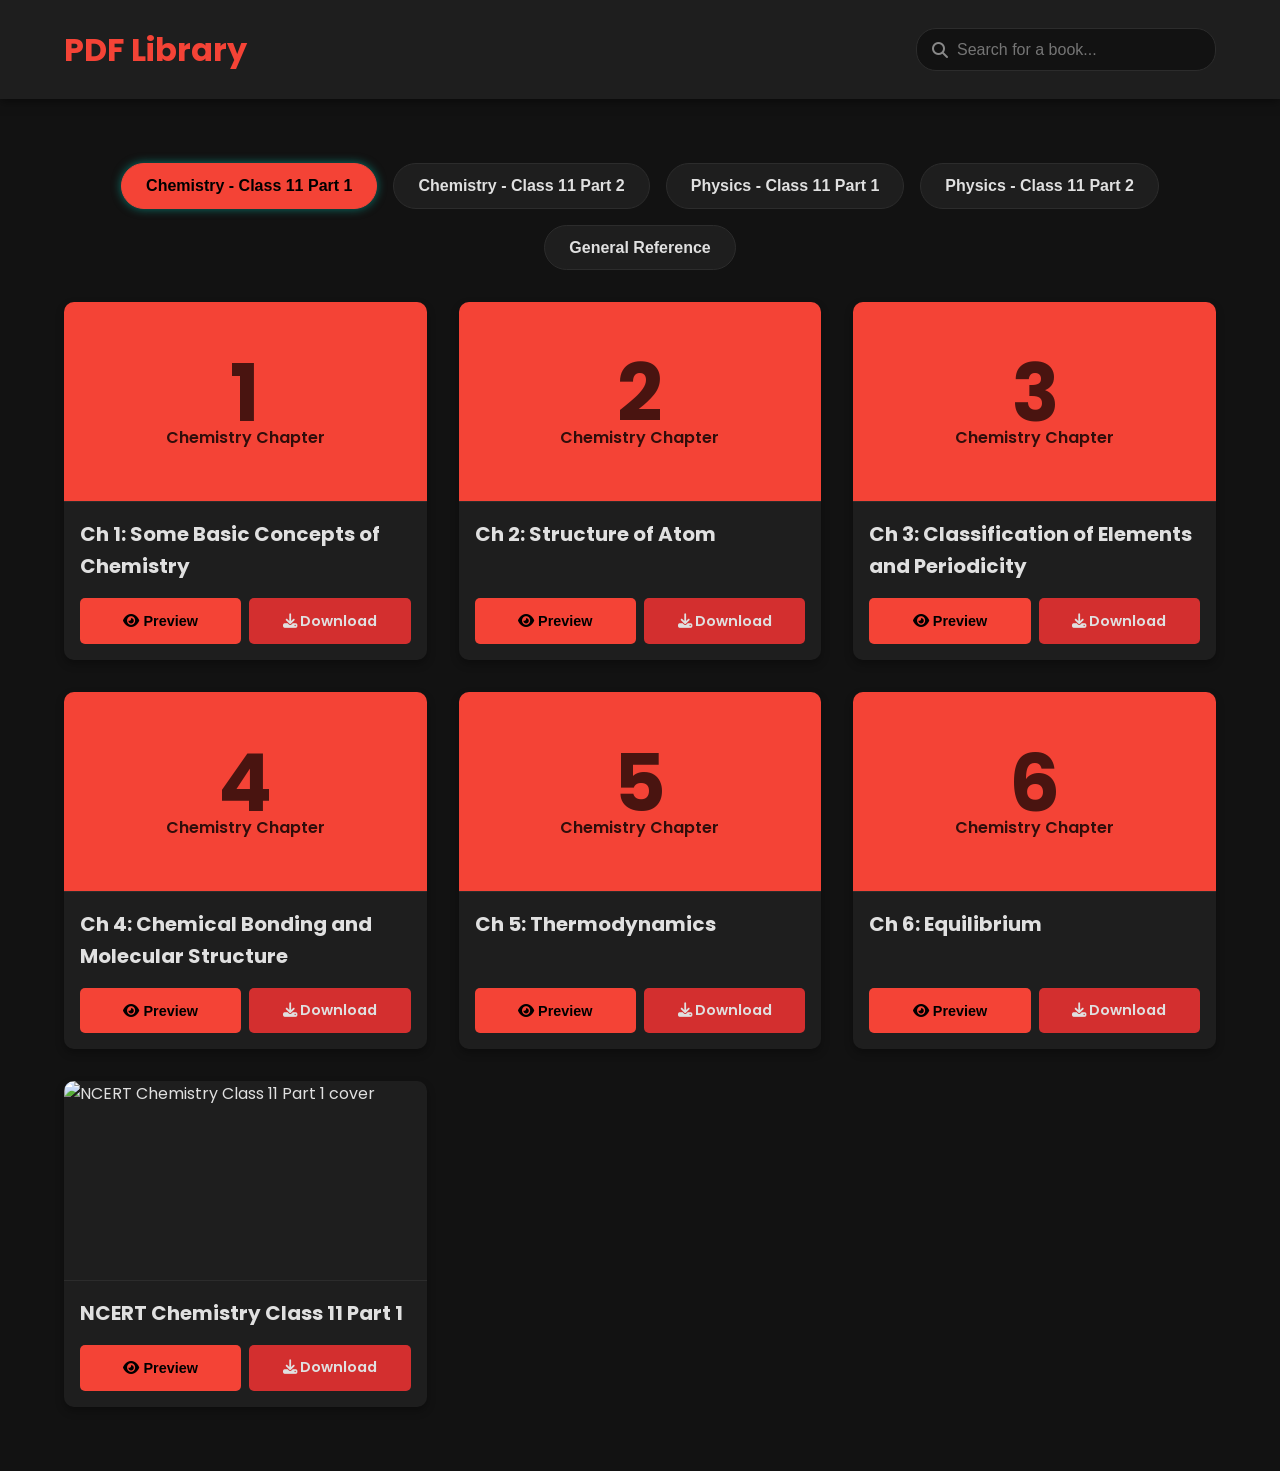
==== index.html @ c28c88ca "Initial Commit" ====
<!DOCTYPE html>
<html lang="en">
<head>
    <meta charset="UTF-8">
    <meta name="viewport" content="width=device-width, initial-scale=1.0">
    <meta name="theme-color" id="theme-color-meta" content="#03dac6">
    <title>My PDF Library</title>
    
    <!-- Link to our CSS file -->
    <link rel="stylesheet" href="style.css">
    
    <!-- Link to Google Fonts for a professional look -->
    <link rel="preconnect" href="https://fonts.googleapis.com">
    <link rel="preconnect" href="https://fonts.gstatic.com" crossorigin>
    <link href="https://fonts.googleapis.com/css2?family=Poppins:wght@400;600;700&display=swap" rel="stylesheet">
    
    <!-- Link to Font Awesome for icons -->
    <link rel="stylesheet" href="https://cdnjs.cloudflare.com/ajax/libs/font-awesome/6.2.0/css/all.min.css">
</head>
<body>

    <header>
        <div class="header-content">
            <h1>PDF Library</h1>
            <div class="search-container">
                <input type="text" id="searchInput" placeholder="Search for a book...">
                <i class="fas fa-search"></i>
            </div>
        </div>
    </header>

    <main>
        <div class="main-container">
            <!-- Tab buttons will be generated by JavaScript and inserted here -->
            <div id="tab-container" class="tab-container"></div>

            <!-- The grid for PDF cards. Its content will change based on the active tab. -->
            <div id="pdf-grid" class="grid-container"></div>
        </div>
    </main>

    <!-- The Modal (Pop-up for PDF Preview) -->
    <div id="pdf-modal" class="modal">
        <div class="modal-content">
            <h2 id="modal-title"></h2> 
            <span class="close-button">×</span>
            <iframe id="pdf-frame" src="" frameborder="0"></iframe>
        </div>
    </div>

    <!-- Link to our JavaScript file (at the end of the body for faster loading) -->
    <script src="script.js"></script>
</body>
</html>
---- style.css ----
/* --- Global Styles & Variables --- */
:root {
    --bg-color: #121212;
    --card-color: #1e1e1e;
    --text-color: #e0e0e0;
    --primary-color: #03dac6;
    --primary-variant-color: #018786;
    --border-color: #2c2c2c;
}

* {
    margin: 0;
    padding: 0;
    box-sizing: border-box;
}

body {
    font-family: 'Poppins', sans-serif;
    background-color: var(--bg-color);
    color: var(--text-color);
    line-height: 1.6;
}

/* --- Header & Search Bar --- */
header {
    background-color: var(--card-color);
    padding: 1.5rem 5%;
    box-shadow: 0 2px 10px rgba(0, 0, 0, 0.5);
    position: sticky;
    top: 0;
    z-index: 1000;
}

.header-content {
    display: flex;
    justify-content: space-between;
    align-items: center;
    max-width: 1200px;
    margin: 0 auto;
}

header h1 {
    font-size: 2rem;
    font-weight: 700;
    color: var(--primary-color);
    transition: color 0.4s ease; /* Add this line */
}

.search-container {
    position: relative;
}

#searchInput {
    padding: 0.7rem 1rem 0.7rem 2.5rem;
    border-radius: 20px;
    border: 1px solid var(--border-color);
    background-color: var(--bg-color);
    color: var(--text-color);
    width: 300px;
    font-size: 1rem;
    transition: all 0.3s ease;
}

#searchInput:focus {
    outline: none;
    box-shadow: 0 0 0 2px var(--primary-color);
}

.search-container i {
    position: absolute;
    left: 1rem;
    top: 50%;
    transform: translateY(-50%);
    color: #888;
}

/* --- PDF Grid & Cards --- */
main {
    padding: 2rem 5%;
}

.grid-container {
    display: grid;
    grid-template-columns: repeat(auto-fill, minmax(280px, 1fr));
    gap: 2rem;
    max-width: 1200px;
    margin: 0 auto;
}

.pdf-card {
    background-color: var(--card-color);
    border-radius: 10px;
    overflow: hidden;
    box-shadow: 0 4px 8px rgba(0, 0, 0, 0.3);
    display: flex;
    flex-direction: column;
    transition: transform 0.3s ease, box-shadow 0.3s ease;
}

.pdf-card:hover {
    transform: translateY(-10px);
    box-shadow: 0 12px 24px rgba(0, 0, 0, 0.5);
}

.pdf-card .cover-image {
    width: 100%;
    height: 200px;
    object-fit: cover;
    border-bottom: 1px solid var(--border-color);
}

.card-content {
    padding: 1rem;
    display: flex;
    flex-direction: column;
    flex-grow: 1; /* Makes content fill the space */
}

.card-content h3 {
    font-size: 1.25rem;
    margin-bottom: 1rem;
    flex-grow: 1; /* Pushes buttons to the bottom */
}

.card-buttons {
    display: flex;
    gap: 0.5rem;
}

.card-buttons button, .card-buttons a {
    flex: 1;
    padding: 0.7rem;
    border: none;
    border-radius: 5px;
    cursor: pointer;
    font-size: 0.9rem;
    font-weight: 600;
    text-align: center;
    text-decoration: none;
    transition: background-color 0.3s ease;
}

.preview-btn {
    background-color: var(--primary-color);
    color: #000;
    transition: background-color 0.4s ease; /* Update this line */
}

.preview-btn:hover {
    background-color: #2cfcd9;
}

.download-btn {
    background-color: var(--primary-variant-color);
    color: var(--text-color);
    transition: background-color 0.4s ease; /* Update this line */
}

.download-btn:hover {
    background-color: #02a9a7;
}

/* --- PDF Preview Modal --- */
.modal {
    display: none; /* Hidden by default */
    position: fixed;
    z-index: 2000;
    left: 0;
    top: 0;
    width: 100%;
    height: 100%;
    overflow: auto;
    background-color: rgba(0, 0, 0, 0.9);
}

.modal-content {
    background-color: #fefefe;
    margin: 5% auto;
    position: relative;
    width: 90%;
    height: 90%;
    display: flex;
    flex-direction: column;
}

#pdf-frame {
    flex-grow: 1;
    border: none;
}

.close-button {
    color: #fff;
    position: absolute;
    top: -40px;
    right: 0;
    font-size: 40px;
    font-weight: bold;
    cursor: pointer;
}

.close-button:hover,
.close-button:focus {
    color: var(--primary-color);
    text-decoration: none;
}

/* --- Add this to the bottom of style.css --- */

/* Title for the modal */
#modal-title {
    padding: 1rem 1.5rem;
    background-color: var(--card-color);
    color: var(--primary-color);
    font-size: 1.2rem;
    text-align: center;
    border-bottom: 1px solid var(--border-color);
}

/* Card Animation */
.pdf-card {
    /* Add this property to your existing .pdf-card rule */
    animation: fadeInUp 0.5s ease-in-out forwards;
    opacity: 0; /* Start as invisible */
}

/* Keyframe animation for the cards */
@keyframes fadeInUp {
    from {
        transform: translateY(20px);
        opacity: 0;
    }
    to {
        transform: translateY(0);
        opacity: 1;
    }
}

/* --- Add this to the bottom of style.css --- */

/* --- Category Styles --- */
.category-section {
    max-width: 1200px;
    margin: 0 auto 3rem auto; /* Add space between categories */
}

.category-title {
    font-size: 1.8rem;
    font-weight: 700;
    color: var(--primary-color);
    margin-bottom: 1.5rem;
    padding-bottom: 0.5rem;
    border-bottom: 2px solid var(--border-color);
}

/* Ensure grid container inside a category has correct margins */
.category-section .grid-container {
    padding: 0; /* Remove padding from grid if category section has it */
}

/* --- Add this to the bottom of style.css --- */

/* --- Main Container & Tab Styles --- */
.main-container {
    max-width: 1200px;
    margin: 0 auto;
    padding: 2rem 0;
}

.tab-container {
    display: flex;
    justify-content: center;
    gap: 1rem;
    margin-bottom: 2rem;
    flex-wrap: wrap; /* Allows tabs to wrap on smaller screens */
}

.tab-button {
    padding: 0.8rem 1.5rem;
    font-size: 1rem;
    font-weight: 600;
    color: var(--text-color);
    background-color: var(--card-color);
    border: 1px solid var(--border-color);
    border-radius: 25px;
    cursor: pointer;
    transition: all 0.3s ease;
}

.tab-button:hover {
    background-color: #2a2a2a;
    border-color: var(--primary-color);
}

.tab-button.active {
    background-color: var(--primary-color);
    color: #000;
    border-color: var(--primary-color);
    box-shadow: 0 0 10px rgba(3, 218, 198, 0.5);
}

/* For Search Results */
.search-results-title {
    font-size: 1.8rem;
    font-weight: 700;
    color: var(--primary-color);
    margin-bottom: 1.5rem;
    text-align: center;
    transition: color 0.4s ease;
}

/* --- Add this to the bottom of style.css --- */

/* --- Chapter Card (No Image) Styles --- */
.card-header-no-image {
    height: 200px; /* Same height as image to keep grid aligned */
    background-color: var(--primary-color);
    border-bottom: 1px solid var(--border-color);
    display: flex;
    flex-direction: column;
    align-items: center;
    justify-content: center;
    text-align: center;
    padding: 1rem;
    position: relative;
    overflow: hidden;
    transition: background-color 0.4s ease; /* For smooth theme changes */
}

.chapter-number {
    font-size: 5rem;
    font-weight: 700;
    color: rgba(0, 0, 0, 0.7); /* Dark text to contrast with theme color */
    line-height: 1;
}

.chapter-subject {
    font-size: 1rem;
    font-weight: 600;
    color: rgba(0, 0, 0, 0.8);
    margin-top: -0.5rem;
}
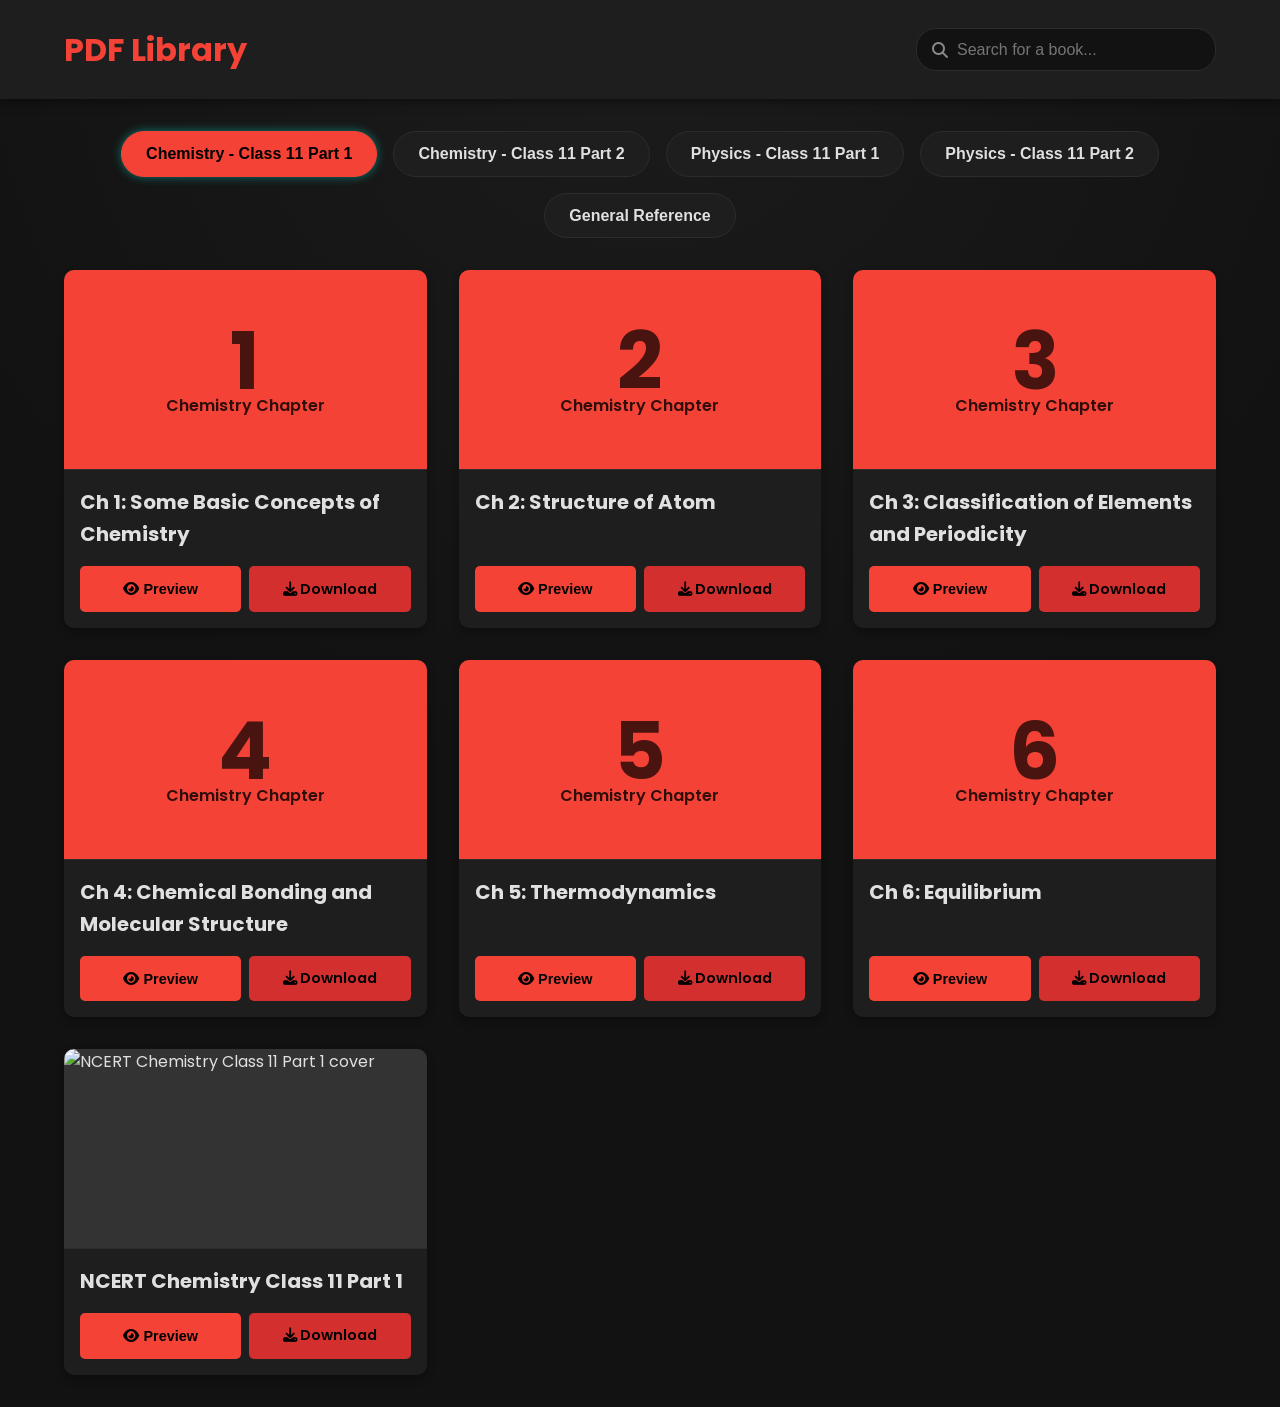
==== commit 9dac6921: "Improved" ====
--- a/index.html
+++ b/index.html
@@ -6,16 +6,25 @@
     <meta name="theme-color" id="theme-color-meta" content="#03dac6">
     <title>My PDF Library</title>
     
-    <!-- Link to our CSS file -->
-    <link rel="stylesheet" href="style.css">
+    <link rel="icon" type="image/png" href="online-library.png">
     
-    <!-- Link to Google Fonts for a professional look -->
+    <!-- PERFORMANCE: Preconnect to external domains to speed up DNS lookup & connection -->
     <link rel="preconnect" href="https://fonts.googleapis.com">
     <link rel="preconnect" href="https://fonts.gstatic.com" crossorigin>
-    <link href="https://fonts.googleapis.com/css2?family=Poppins:wght@400;600;700&display=swap" rel="stylesheet">
+    <link rel="preconnect" href="https://cdnjs.cloudflare.com">
+
+    <!-- PERFORMANCE: Load external CSS asynchronously to prevent render-blocking -->
+    <link rel="preload" href="https://fonts.googleapis.com/css2?family=Poppins:wght@400;600;700&display=swap" as="style" onload="this.onload=null;this.rel='stylesheet'">
+    <link rel="preload" href="https://cdnjs.cloudflare.com/ajax/libs/font-awesome/6.2.0/css/all.min.css" as="style" onload="this.onload=null;this.rel='stylesheet'">
     
-    <!-- Link to Font Awesome for icons -->
-    <link rel="stylesheet" href="https://cdnjs.cloudflare.com/ajax/libs/font-awesome/6.2.0/css/all.min.css">
+    <!-- Fallback for browsers without JavaScript or good async support -->
+    <noscript>
+      <link rel="stylesheet" href="https://fonts.googleapis.com/css2?family=Poppins:wght@400;600;700&display=swap">
+      <link rel="stylesheet" href="https://cdnjs.cloudflare.com/ajax/libs/font-awesome/6.2.0/css/all.min.css">
+    </noscript>
+
+    <!-- Our main stylesheet is small and critical, so we load it directly -->
+    <link rel="stylesheet" href="style.css">
 </head>
 <body>
 
@@ -31,10 +40,9 @@
 
     <main>
         <div class="main-container">
-            <!-- Tab buttons will be generated by JavaScript and inserted here -->
             <div id="tab-container" class="tab-container"></div>
-
-            <!-- The grid for PDF cards. Its content will change based on the active tab. -->
+            <!-- ACCESSIBILITY FIX: Add a visually hidden h2 for screen readers and semantic structure -->
+            <h2 id="current-category-title" class="visually-hidden"></h2>
             <div id="pdf-grid" class="grid-container"></div>
         </div>
     </main>
@@ -42,13 +50,18 @@
     <!-- The Modal (Pop-up for PDF Preview) -->
     <div id="pdf-modal" class="modal">
         <div class="modal-content">
-            <h2 id="modal-title"></h2> 
+            <h2 id="modal-title"></h2>
             <span class="close-button">×</span>
+            <!-- UX FIX: Add a loading spinner for large PDFs -->
+            <div class="loader-container" id="pdf-loader">
+                <div class="loader"></div>
+                <p>Loading PDF...</p>
+            </div>
             <iframe id="pdf-frame" src="" frameborder="0"></iframe>
         </div>
     </div>
 
-    <!-- Link to our JavaScript file (at the end of the body for faster loading) -->
-    <script src="script.js"></script>
+    <!-- PERFORMANCE: Use 'defer' to ensure script runs after HTML parsing without blocking -->
+    <script src="script.js" defer></script>
 </body>
 </html>
--- a/style.css
+++ b/style.css
@@ -16,9 +16,24 @@
 
 body {
     font-family: 'Poppins', sans-serif;
-    background-color: var(--bg-color);
     color: var(--text-color);
     line-height: 1.6;
+    /* AESTHETIC POLISH: Add a subtle gradient */
+    background: #121212 radial-gradient(circle at 50% 0%, rgba(30, 30, 30, 0.8) 0%, rgba(18, 18, 18, 0) 70%);
+    background-attachment: fixed;
+}
+
+/* --- Accessibility Helper --- */
+.visually-hidden {
+    position: absolute;
+    width: 1px;
+    height: 1px;
+    padding: 0;
+    margin: -1px;
+    overflow: hidden;
+    clip: rect(0, 0, 0, 0);
+    white-space: nowrap;
+    border: 0;
 }
 
 /* --- Header & Search Bar --- */
@@ -43,7 +58,7 @@
     font-size: 2rem;
     font-weight: 700;
     color: var(--primary-color);
-    transition: color 0.4s ease; /* Add this line */
+    transition: color 0.4s ease;
 }
 
 .search-container {
@@ -74,17 +89,53 @@
     color: #888;
 }
 
-/* --- PDF Grid & Cards --- */
+/* --- Main Content & Tab Styles --- */
 main {
     padding: 2rem 5%;
 }
 
+.main-container {
+    max-width: 1200px;
+    margin: 0 auto;
+}
+
+.tab-container {
+    display: flex;
+    justify-content: center;
+    gap: 1rem;
+    margin-bottom: 2rem;
+    flex-wrap: wrap;
+}
+
+.tab-button {
+    padding: 0.8rem 1.5rem;
+    font-size: 1rem;
+    font-weight: 600;
+    color: var(--text-color);
+    background-color: var(--card-color);
+    border: 1px solid var(--border-color);
+    border-radius: 25px;
+    cursor: pointer;
+    transition: all 0.3s ease;
+}
+
+.tab-button:hover {
+    background-color: #2a2a2a;
+    border-color: var(--primary-color);
+}
+
+.tab-button.active {
+    background-color: var(--primary-color);
+    color: #000;
+    border-color: var(--primary-color);
+    box-shadow: 0 0 10px rgba(3, 218, 198, 0.5);
+}
+
+/* --- PDF Grid & Cards --- */
 .grid-container {
     display: grid;
     grid-template-columns: repeat(auto-fill, minmax(280px, 1fr));
     gap: 2rem;
-    max-width: 1200px;
-    margin: 0 auto;
 }
 
 .pdf-card {
@@ -95,6 +146,8 @@
     display: flex;
     flex-direction: column;
     transition: transform 0.3s ease, box-shadow 0.3s ease;
+    animation: fadeInUp 0.5s ease-in-out forwards;
+    opacity: 0;
 }
 
 .pdf-card:hover {
@@ -107,19 +160,20 @@
     height: 200px;
     object-fit: cover;
     border-bottom: 1px solid var(--border-color);
+    background-color: #333; /* Placeholder color */
 }
 
 .card-content {
     padding: 1rem;
     display: flex;
     flex-direction: column;
-    flex-grow: 1; /* Makes content fill the space */
+    flex-grow: 1;
 }
 
 .card-content h3 {
     font-size: 1.25rem;
     margin-bottom: 1rem;
-    flex-grow: 1; /* Pushes buttons to the bottom */
+    flex-grow: 1;
 }
 
 .card-buttons {
@@ -137,93 +191,145 @@
     font-weight: 600;
     text-align: center;
     text-decoration: none;
-    transition: background-color 0.3s ease;
+    transition: background-color 0.3s ease, filter 0.3s ease;
 }
 
 .preview-btn {
     background-color: var(--primary-color);
     color: #000;
-    transition: background-color 0.4s ease; /* Update this line */
+    transition: background-color 0.4s ease;
 }
 
 .preview-btn:hover {
-    background-color: #2cfcd9;
+    filter: brightness(1.1);
 }
 
 .download-btn {
     background-color: var(--primary-variant-color);
-    color: var(--text-color);
-    transition: background-color 0.4s ease; /* Update this line */
+    /* ACCESSIBILITY FIX: Use black text for high contrast on all themes */
+    color: #000;
+    font-weight: 700;
+    transition: background-color 0.4s ease;
 }
 
 .download-btn:hover {
-    background-color: #02a9a7;
+    filter: brightness(1.2);
+}
+
+/* --- Chapter Card (No Image) Styles --- */
+.card-header-no-image {
+    height: 200px;
+    background-color: var(--primary-color);
+    border-bottom: 1px solid var(--border-color);
+    display: flex;
+    flex-direction: column;
+    align-items: center;
+    justify-content: center;
+    text-align: center;
+    padding: 1rem;
+    position: relative;
+    overflow: hidden;
+    transition: background-color 0.4s ease;
+}
+
+.chapter-number {
+    font-size: 5rem;
+    font-weight: 700;
+    color: rgba(0, 0, 0, 0.7);
+    line-height: 1;
+}
+
+.chapter-subject {
+    font-size: 1rem;
+    font-weight: 600;
+    color: rgba(0, 0, 0, 0.8);
+    margin-top: -0.5rem;
 }
 
 /* --- PDF Preview Modal --- */
 .modal {
-    display: none; /* Hidden by default */
+    display: none;
     position: fixed;
     z-index: 2000;
     left: 0;
     top: 0;
     width: 100%;
     height: 100%;
-    overflow: auto;
     background-color: rgba(0, 0, 0, 0.9);
 }
 
 .modal-content {
-    background-color: #fefefe;
+    background-color: var(--card-color);
     margin: 5% auto;
     position: relative;
     width: 90%;
     height: 90%;
     display: flex;
     flex-direction: column;
-}
-
-#pdf-frame {
-    flex-grow: 1;
-    border: none;
-}
-
-.close-button {
-    color: #fff;
-    position: absolute;
-    top: -40px;
-    right: 0;
-    font-size: 40px;
-    font-weight: bold;
-    cursor: pointer;
-}
-
-.close-button:hover,
-.close-button:focus {
-    color: var(--primary-color);
-    text-decoration: none;
-}
-
-/* --- Add this to the bottom of style.css --- */
-
-/* Title for the modal */
+    border-radius: 10px;
+    overflow: hidden;
+}
+
 #modal-title {
     padding: 1rem 1.5rem;
-    background-color: var(--card-color);
+    background-color: var(--bg-color);
     color: var(--primary-color);
     font-size: 1.2rem;
     text-align: center;
     border-bottom: 1px solid var(--border-color);
-}
-
-/* Card Animation */
-.pdf-card {
-    /* Add this property to your existing .pdf-card rule */
-    animation: fadeInUp 0.5s ease-in-out forwards;
-    opacity: 0; /* Start as invisible */
-}
-
-/* Keyframe animation for the cards */
+    flex-shrink: 0;
+}
+
+#pdf-frame {
+    flex-grow: 1;
+    border: none;
+    visibility: hidden; /* Hidden until loaded */
+}
+
+.close-button {
+    color: #fff;
+    position: absolute;
+    top: 0.5rem;
+    right: 1.25rem;
+    font-size: 2.5rem;
+    font-weight: bold;
+    cursor: pointer;
+    z-index: 2010;
+    transition: color 0.3s ease;
+}
+
+.close-button:hover,
+.close-button:focus {
+    color: var(--primary-color);
+}
+
+/* --- UX FIX: PDF Loader Styles --- */
+.loader-container {
+    position: absolute;
+    top: 50%;
+    left: 50%;
+    transform: translate(-50%, -50%);
+    display: none; /* Hidden by default */
+    flex-direction: column;
+    align-items: center;
+    gap: 1rem;
+    color: var(--text-color);
+}
+.loader {
+    border: 8px solid #333;
+    border-top: 8px solid var(--primary-color);
+    border-radius: 50%;
+    width: 60px;
+    height: 60px;
+    animation: spin 1s linear infinite;
+    transition: border-top-color 0.4s ease;
+}
+
+/* --- Animations --- */
+@keyframes spin {
+    0% { transform: rotate(0deg); }
+    100% { transform: rotate(360deg); }
+}
 @keyframes fadeInUp {
     from {
         transform: translateY(20px);
@@ -235,107 +341,38 @@
     }
 }
 
-/* --- Add this to the bottom of style.css --- */
-
-/* --- Category Styles --- */
-.category-section {
-    max-width: 1200px;
-    margin: 0 auto 3rem auto; /* Add space between categories */
-}
-
-.category-title {
-    font-size: 1.8rem;
-    font-weight: 700;
-    color: var(--primary-color);
-    margin-bottom: 1.5rem;
-    padding-bottom: 0.5rem;
-    border-bottom: 2px solid var(--border-color);
-}
-
-/* Ensure grid container inside a category has correct margins */
-.category-section .grid-container {
-    padding: 0; /* Remove padding from grid if category section has it */
-}
-
-/* --- Add this to the bottom of style.css --- */
-
-/* --- Main Container & Tab Styles --- */
-.main-container {
-    max-width: 1200px;
-    margin: 0 auto;
-    padding: 2rem 0;
-}
-
-.tab-container {
-    display: flex;
-    justify-content: center;
-    gap: 1rem;
-    margin-bottom: 2rem;
-    flex-wrap: wrap; /* Allows tabs to wrap on smaller screens */
-}
-
-.tab-button {
-    padding: 0.8rem 1.5rem;
-    font-size: 1rem;
-    font-weight: 600;
-    color: var(--text-color);
-    background-color: var(--card-color);
-    border: 1px solid var(--border-color);
-    border-radius: 25px;
-    cursor: pointer;
-    transition: all 0.3s ease;
-}
-
-.tab-button:hover {
-    background-color: #2a2a2a;
-    border-color: var(--primary-color);
-}
-
-.tab-button.active {
-    background-color: var(--primary-color);
-    color: #000;
-    border-color: var(--primary-color);
-    box-shadow: 0 0 10px rgba(3, 218, 198, 0.5);
-}
-
-/* For Search Results */
-.search-results-title {
-    font-size: 1.8rem;
-    font-weight: 700;
-    color: var(--primary-color);
-    margin-bottom: 1.5rem;
-    text-align: center;
-    transition: color 0.4s ease;
-}
-
-/* --- Add this to the bottom of style.css --- */
-
-/* --- Chapter Card (No Image) Styles --- */
-.card-header-no-image {
-    height: 200px; /* Same height as image to keep grid aligned */
-    background-color: var(--primary-color);
-    border-bottom: 1px solid var(--border-color);
-    display: flex;
-    flex-direction: column;
-    align-items: center;
-    justify-content: center;
-    text-align: center;
-    padding: 1rem;
-    position: relative;
-    overflow: hidden;
-    transition: background-color 0.4s ease; /* For smooth theme changes */
-}
-
-.chapter-number {
-    font-size: 5rem;
-    font-weight: 700;
-    color: rgba(0, 0, 0, 0.7); /* Dark text to contrast with theme color */
-    line-height: 1;
-}
-
-.chapter-subject {
-    font-size: 1rem;
-    font-weight: 600;
-    color: rgba(0, 0, 0, 0.8);
-    margin-top: -0.5rem;
+/* --- Responsiveness --- */
+@media (max-width: 768px) {
+    header {
+        padding: 1rem 5%;
+    }
+    .header-content {
+        flex-direction: column;
+        gap: 1rem;
+    }
+    .grid-container {
+        grid-template-columns: repeat(auto-fill, minmax(250px, 1fr));
+    }
+    .tab-button {
+        padding: 0.6rem 1.2rem;
+        font-size: 0.9rem;
+    }
+}
+
+@media (max-width: 480px) {
+    body {
+        font-size: 14px;
+    }
+    header h1 {
+        font-size: 1.5rem;
+    }
+    #searchInput {
+        width: 100%;
+    }
+    .main-container, main {
+        padding: 1rem 5%;
+    }
+    .grid-container {
+        gap: 1rem;
+    }
 }
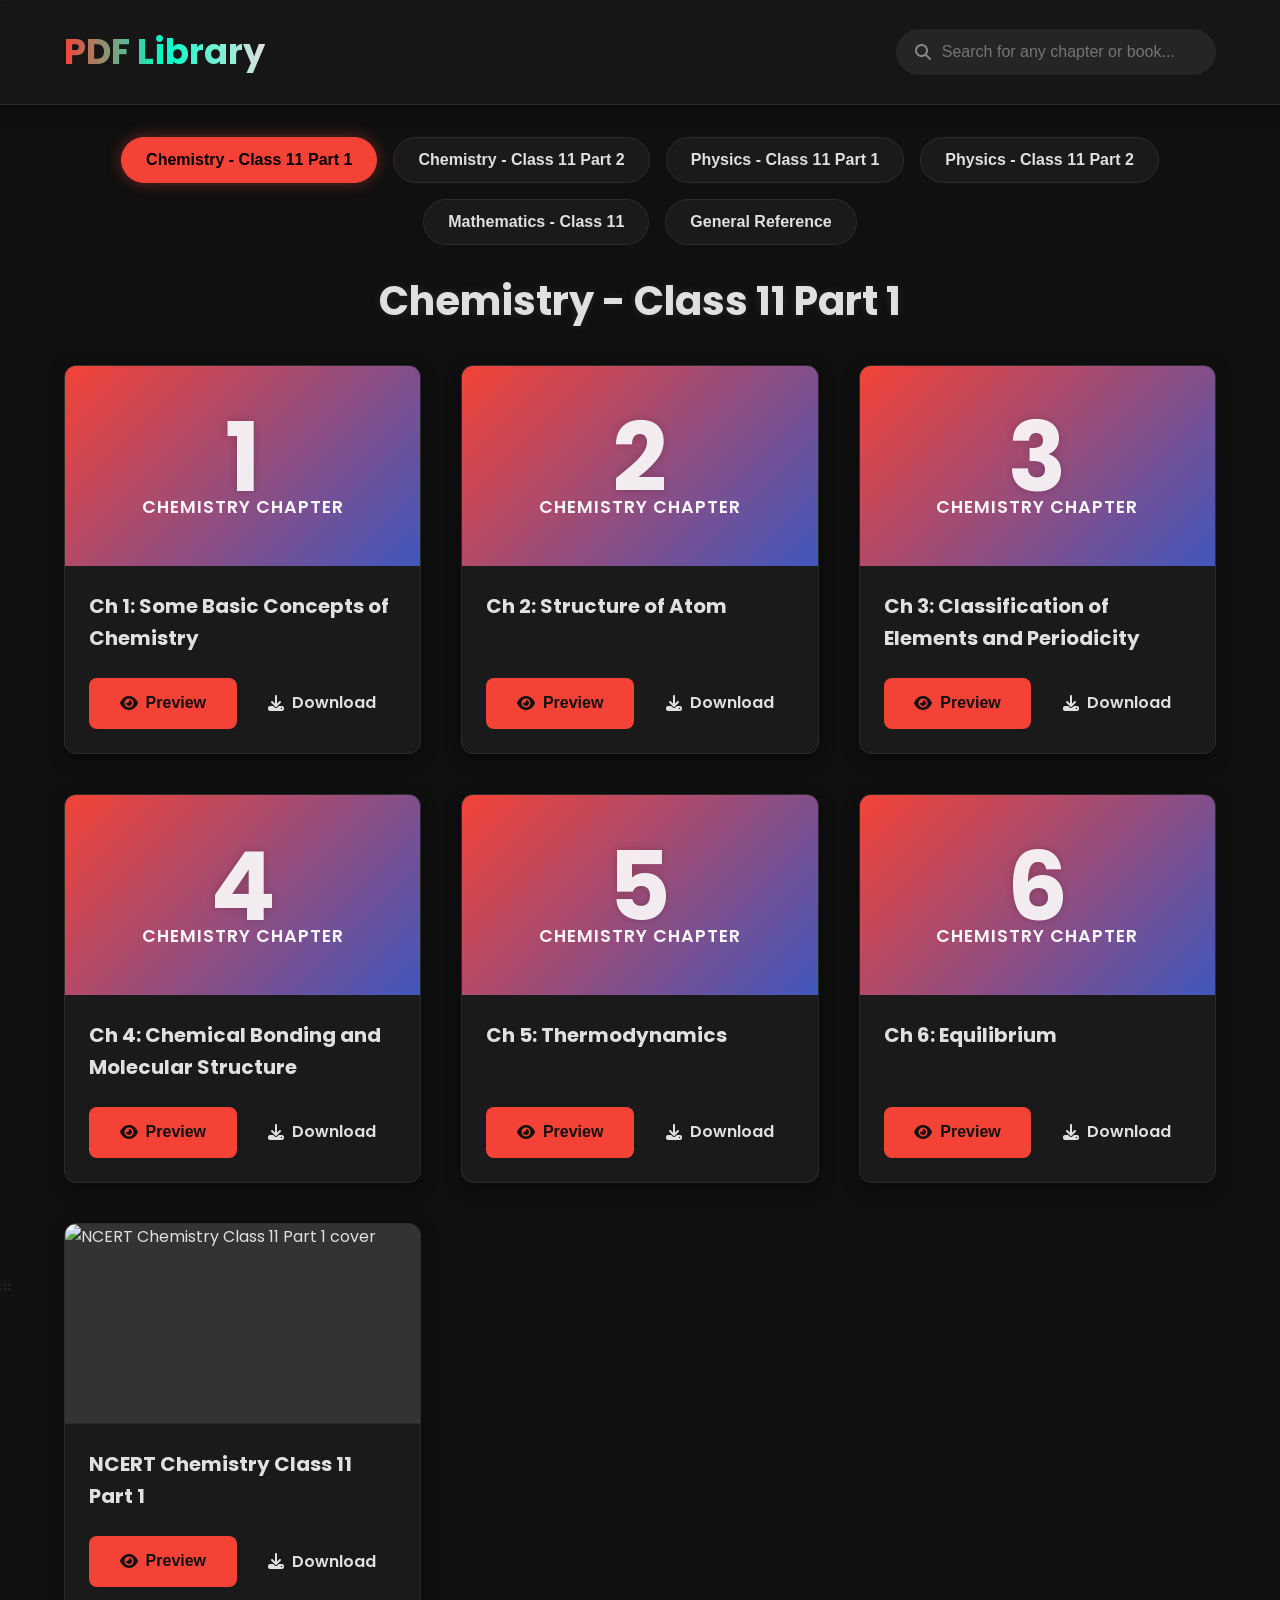
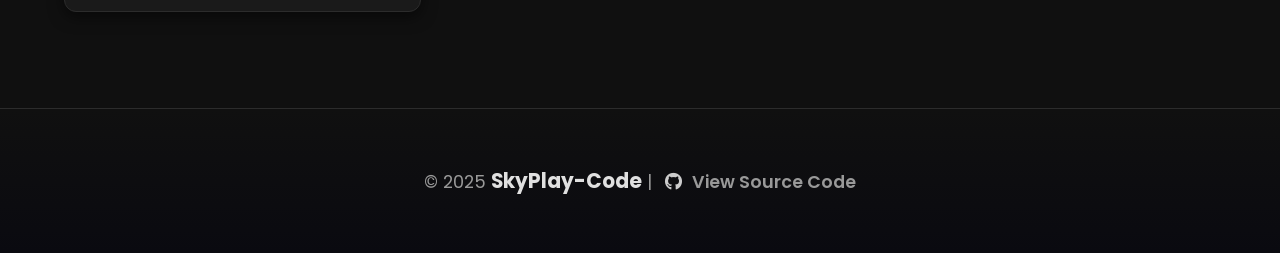
==== commit 0f4b0db7: "Added math, added footer" ====
--- a/index.html
+++ b/index.html
@@ -8,22 +8,20 @@
     
     <link rel="icon" type="image/png" href="online-library.png">
     
-    <!-- PERFORMANCE: Preconnect to external domains to speed up DNS lookup & connection -->
+    <!-- PERFORMANCE: Preconnect -->
     <link rel="preconnect" href="https://fonts.googleapis.com">
     <link rel="preconnect" href="https://fonts.gstatic.com" crossorigin>
     <link rel="preconnect" href="https://cdnjs.cloudflare.com">
 
-    <!-- PERFORMANCE: Load external CSS asynchronously to prevent render-blocking -->
+    <!-- PERFORMANCE: Async CSS Loading -->
     <link rel="preload" href="https://fonts.googleapis.com/css2?family=Poppins:wght@400;600;700&display=swap" as="style" onload="this.onload=null;this.rel='stylesheet'">
     <link rel="preload" href="https://cdnjs.cloudflare.com/ajax/libs/font-awesome/6.2.0/css/all.min.css" as="style" onload="this.onload=null;this.rel='stylesheet'">
     
-    <!-- Fallback for browsers without JavaScript or good async support -->
     <noscript>
       <link rel="stylesheet" href="https://fonts.googleapis.com/css2?family=Poppins:wght@400;600;700&display=swap">
       <link rel="stylesheet" href="https://cdnjs.cloudflare.com/ajax/libs/font-awesome/6.2.0/css/all.min.css">
     </noscript>
 
-    <!-- Our main stylesheet is small and critical, so we load it directly -->
     <link rel="stylesheet" href="style.css">
 </head>
 <body>
@@ -32,7 +30,7 @@
         <div class="header-content">
             <h1>PDF Library</h1>
             <div class="search-container">
-                <input type="text" id="searchInput" placeholder="Search for a book...">
+                <input type="text" id="searchInput" placeholder="Search for any chapter or book...">
                 <i class="fas fa-search"></i>
             </div>
         </div>
@@ -41,27 +39,52 @@
     <main>
         <div class="main-container">
             <div id="tab-container" class="tab-container"></div>
-            <!-- ACCESSIBILITY FIX: Add a visually hidden h2 for screen readers and semantic structure -->
-            <h2 id="current-category-title" class="visually-hidden"></h2>
-            <div id="pdf-grid" class="grid-container"></div>
+            <h2 id="current-category-title" class="category-title"></h2>
+            
+            <!-- NEW: Skeleton Loader for improved perceived performance -->
+            <div id="grid-loader" class="grid-container">
+                <div class="skeleton-card"></div>
+                <div class="skeleton-card"></div>
+                <div class="skeleton-card"></div>
+                <div class="skeleton-card"></div>
+                <div class="skeleton-card"></div>
+                <div class="skeleton-card"></div>
+            </div>
+
+            <div id="pdf-grid" class="grid-container" style="display: none;"></div>
         </div>
     </main>
 
-    <!-- The Modal (Pop-up for PDF Preview) -->
+    <!-- The Modal -->
     <div id="pdf-modal" class="modal">
         <div class="modal-content">
-            <h2 id="modal-title"></h2>
-            <span class="close-button">×</span>
-            <!-- UX FIX: Add a loading spinner for large PDFs -->
+            <div class="modal-header">
+                <h2 id="modal-title"></h2>
+                <!-- NEW: Direct download link inside the modal -->
+                <a id="modal-download-link" href="#" download class="modal-download-btn">
+                    <i class="fas fa-download"></i> Download
+                </a>
+                <span class="close-button">×</span>
+            </div>
             <div class="loader-container" id="pdf-loader">
                 <div class="loader"></div>
-                <p>Loading PDF...</p>
+                <p>Loading Preview...</p>
             </div>
             <iframe id="pdf-frame" src="" frameborder="0"></iframe>
         </div>
     </div>
 
-    <!-- PERFORMANCE: Use 'defer' to ensure script runs after HTML parsing without blocking -->
+    <!-- ======================= FOOTER START ======================= -->
+    <footer>
+        <p>
+            © 2025 <span class="footer-name">SkyPlay-Code</span> | 
+            <a href="https://github.com/SkyPlay-Code/pdf-library" target="_blank" rel="noopener noreferrer">
+                <i class="fab fa-github"></i> View Source Code
+            </a>
+        </p>
+    </footer>
+    <!-- ======================= FOOTER END ========================= -->
+
     <script src="script.js" defer></script>
 </body>
 </html>
--- a/style.css
+++ b/style.css
@@ -1,11 +1,13 @@
 /* --- Global Styles & Variables --- */
 :root {
-    --bg-color: #121212;
-    --card-color: #1e1e1e;
+    --bg-color: #101010;
+    --card-color: #1a1a1a;
     --text-color: #e0e0e0;
     --primary-color: #03dac6;
     --primary-variant-color: #018786;
     --border-color: #2c2c2c;
+    --shadow-color: rgba(0, 0, 0, 0.5);
+    --glow-color: rgba(3, 218, 198, 0.4);
 }
 
 * {
@@ -17,30 +19,19 @@
 body {
     font-family: 'Poppins', sans-serif;
     color: var(--text-color);
+    background-color: var(--bg-color);
+    background-image: url('data:image/svg+xml,<svg xmlns="http://www.w3.org/2000/svg" viewBox="0 0 800 800"><g fill-opacity=".05" fill="white"><circle r="1" cx="400" cy="400"/><path d="M-1-1v2h2V-1zm3 0v2h2V-1zm3 0v2h2V-1zM-1 2v2h2V2zm3 0v2h2V2zm3 0v2h2V2zM-1 5v2h2V5zm3 0v2h2V5zm3 0v2h2V5z"/></g></svg>');
     line-height: 1.6;
-    /* AESTHETIC POLISH: Add a subtle gradient */
-    background: #121212 radial-gradient(circle at 50% 0%, rgba(30, 30, 30, 0.8) 0%, rgba(18, 18, 18, 0) 70%);
-    background-attachment: fixed;
-}
-
-/* --- Accessibility Helper --- */
-.visually-hidden {
-    position: absolute;
-    width: 1px;
-    height: 1px;
-    padding: 0;
-    margin: -1px;
-    overflow: hidden;
-    clip: rect(0, 0, 0, 0);
-    white-space: nowrap;
-    border: 0;
-}
-
-/* --- Header & Search Bar --- */
+}
+
+/* --- Header "Frosted Glass" effect --- */
 header {
-    background-color: var(--card-color);
+    background-color: rgba(26, 26, 26, 0.7);
+    backdrop-filter: blur(10px);
+    -webkit-backdrop-filter: blur(10px);
     padding: 1.5rem 5%;
-    box-shadow: 0 2px 10px rgba(0, 0, 0, 0.5);
+    border-bottom: 1px solid var(--border-color);
+    box-shadow: 0 4px 15px rgba(0, 0, 0, 0.4);
     position: sticky;
     top: 0;
     z-index: 1000;
@@ -50,15 +41,20 @@
     display: flex;
     justify-content: space-between;
     align-items: center;
+    flex-wrap: wrap;
+    gap: 1rem;
     max-width: 1200px;
     margin: 0 auto;
 }
 
 header h1 {
-    font-size: 2rem;
+    font-size: 2.2rem;
     font-weight: 700;
-    color: var(--primary-color);
-    transition: color 0.4s ease;
+    background: linear-gradient(90deg, var(--primary-color), #00ffc8, var(--text-color));
+    -webkit-background-clip: text;
+    background-clip: text;
+    -webkit-text-fill-color: transparent;
+    text-fill-color: transparent;
 }
 
 .search-container {
@@ -66,30 +62,31 @@
 }
 
 #searchInput {
-    padding: 0.7rem 1rem 0.7rem 2.5rem;
-    border-radius: 20px;
-    border: 1px solid var(--border-color);
-    background-color: var(--bg-color);
+    padding: 0.8rem 1rem 0.8rem 2.8rem;
+    border-radius: 50px;
+    border: 1px solid transparent;
+    background-color: #252525;
     color: var(--text-color);
-    width: 300px;
+    width: 320px;
     font-size: 1rem;
-    transition: all 0.3s ease;
+    transition: all 0.3s ease-in-out;
 }
 
 #searchInput:focus {
     outline: none;
-    box-shadow: 0 0 0 2px var(--primary-color);
+    border-color: var(--primary-color);
+    box-shadow: 0 0 15px var(--glow-color);
 }
 
 .search-container i {
     position: absolute;
-    left: 1rem;
+    left: 1.2rem;
     top: 50%;
     transform: translateY(-50%);
     color: #888;
 }
 
-/* --- Main Content & Tab Styles --- */
+/* --- Main Content & Layout --- */
 main {
     padding: 2rem 5%;
 }
@@ -99,11 +96,22 @@
     margin: 0 auto;
 }
 
+.category-title {
+    font-size: 2.5rem;
+    font-weight: 700;
+    text-align: center;
+    margin-bottom: 2rem;
+    color: var(--text-color);
+    text-shadow: 0 0 10px rgba(255, 255, 255, 0.1);
+    transition: opacity 0.3s ease-in-out;
+}
+
+/* --- Tabs --- */
 .tab-container {
     display: flex;
     justify-content: center;
     gap: 1rem;
-    margin-bottom: 2rem;
+    margin-bottom: 1.5rem;
     flex-wrap: wrap;
 }
 
@@ -114,136 +122,223 @@
     color: var(--text-color);
     background-color: var(--card-color);
     border: 1px solid var(--border-color);
-    border-radius: 25px;
+    border-radius: 50px;
     cursor: pointer;
     transition: all 0.3s ease;
 }
 
-.tab-button:hover {
-    background-color: #2a2a2a;
-    border-color: var(--primary-color);
-}
-
 .tab-button.active {
-    background-color: var(--primary-color);
+    background: var(--primary-color);
     color: #000;
     border-color: var(--primary-color);
-    box-shadow: 0 0 10px rgba(3, 218, 198, 0.5);
-}
-
-/* --- PDF Grid & Cards --- */
+    box-shadow: 0 0 15px var(--glow-color);
+}
+
+
+/* --- Skeleton Loader --- */
+.skeleton-card {
+    background-color: var(--card-color);
+    border-radius: 12px;
+    height: 380px; /* Approximate height of a real card */
+    background: linear-gradient(90deg, #1a1a1a 25%, #222222 50%, #1a1a1a 75%);
+    background-size: 200% 100%;
+    animation: skeleton-shine 1.5s linear infinite;
+}
+
+@keyframes skeleton-shine {
+    from {
+        background-position: 200% 0;
+    }
+    to {
+        background-position: -200% 0;
+    }
+}
+
+
+/* --- PDF Grid & Upgraded Cards --- */
 .grid-container {
     display: grid;
     grid-template-columns: repeat(auto-fill, minmax(280px, 1fr));
-    gap: 2rem;
+    gap: 2.5rem;
+    transition: opacity 0.3s ease-in-out;
 }
 
 .pdf-card {
     background-color: var(--card-color);
-    border-radius: 10px;
+    border-radius: 12px;
     overflow: hidden;
-    box-shadow: 0 4px 8px rgba(0, 0, 0, 0.3);
+    box-shadow: 0 5px 15px var(--shadow-color);
     display: flex;
     flex-direction: column;
-    transition: transform 0.3s ease, box-shadow 0.3s ease;
-    animation: fadeInUp 0.5s ease-in-out forwards;
+    border: 1px solid var(--border-color);
     opacity: 0;
-}
-
-.pdf-card:hover {
-    transform: translateY(-10px);
-    box-shadow: 0 12px 24px rgba(0, 0, 0, 0.5);
-}
-
+    animation: cardFadeIn 0.5s ease-out forwards;
+    position: relative;
+    /* MOBILE-FRIENDLY: Transition for active state */
+    transition: transform 0.2s ease-out, box-shadow 0.4s ease;
+}
+
+.pdf-card:active {
+    /* MOBILE-FRIENDLY: Instant feedback on tap */
+    transform: scale(0.97);
+    transition-duration: 0.1s;
+}
+
+/* Glowing border effect */
+.pdf-card::before {
+    content: '';
+    position: absolute;
+    top: 0;
+    right: 0;
+    bottom: 0;
+    left: 0;
+    border-radius: 12px;
+    border: 2px solid transparent;
+    background: linear-gradient(120deg, var(--primary-color), #00ff87, var(--primary-variant-color)) border-box;
+    -webkit-mask: linear-gradient(#fff 0 0) padding-box, linear-gradient(#fff 0 0);
+    -webkit-mask-composite: destination-out;
+    mask-composite: exclude;
+    opacity: 0;
+    transition: opacity 0.4s ease;
+    pointer-events: none; /* Make sure it doesn't interfere with clicks */
+}
+
+/* Cover Image & No-Image Header */
 .pdf-card .cover-image {
     width: 100%;
     height: 200px;
     object-fit: cover;
     border-bottom: 1px solid var(--border-color);
-    background-color: #333; /* Placeholder color */
-}
-
-.card-content {
-    padding: 1rem;
-    display: flex;
-    flex-direction: column;
-    flex-grow: 1;
-}
-
-.card-content h3 {
-    font-size: 1.25rem;
-    margin-bottom: 1rem;
-    flex-grow: 1;
-}
-
-.card-buttons {
-    display: flex;
-    gap: 0.5rem;
-}
-
-.card-buttons button, .card-buttons a {
-    flex: 1;
-    padding: 0.7rem;
-    border: none;
-    border-radius: 5px;
-    cursor: pointer;
-    font-size: 0.9rem;
-    font-weight: 600;
-    text-align: center;
-    text-decoration: none;
-    transition: background-color 0.3s ease, filter 0.3s ease;
-}
-
-.preview-btn {
-    background-color: var(--primary-color);
-    color: #000;
-    transition: background-color 0.4s ease;
-}
-
-.preview-btn:hover {
-    filter: brightness(1.1);
-}
-
-.download-btn {
-    background-color: var(--primary-variant-color);
-    /* ACCESSIBILITY FIX: Use black text for high contrast on all themes */
-    color: #000;
-    font-weight: 700;
-    transition: background-color 0.4s ease;
-}
-
-.download-btn:hover {
-    filter: brightness(1.2);
-}
-
-/* --- Chapter Card (No Image) Styles --- */
+    background-color: #333;
+}
 .card-header-no-image {
     height: 200px;
-    background-color: var(--primary-color);
-    border-bottom: 1px solid var(--border-color);
+    background: linear-gradient(-45deg, var(--primary-color), var(--primary-variant-color), #045de9, var(--primary-color));
+    background-size: 400% 400%;
+    animation: gradientBG 15s ease infinite;
     display: flex;
     flex-direction: column;
     align-items: center;
     justify-content: center;
     text-align: center;
     padding: 1rem;
+}
+.chapter-number {
+    font-size: 6rem;
+    font-weight: 700;
+    color: rgba(255, 255, 255, 0.9);
+    line-height: 1;
+    text-shadow: 0 0 10px rgba(0, 0, 0, 0.2);
+}
+.chapter-subject {
+    font-size: 1.1rem;
+    font-weight: 600;
+    color: rgba(255, 255, 255, 0.95);
+    margin-top: -0.8rem;
+    text-transform: uppercase;
+    letter-spacing: 1px;
+}
+
+
+/* Category Tag for search results */
+.category-tag {
+    position: absolute;
+    top: 10px;
+    right: 10px;
+    background-color: var(--primary-color);
+    color: #111;
+    padding: 0.2rem 0.6rem;
+    font-size: 0.75rem;
+    font-weight: 600;
+    border-radius: 20px;
+    box-shadow: 0 2px 5px rgba(0, 0, 0, 0.3);
+}
+
+/* Card Content & Buttons */
+.card-content {
+    padding: 1.5rem;
+    display: flex;
+    flex-direction: column;
+    flex-grow: 1;
+}
+.card-content h3 {
+    font-size: 1.25rem;
+    margin-bottom: 1.5rem;
+    flex-grow: 1;
+}
+.card-buttons {
+    display: grid;
+    grid-template-columns: 1fr 1fr;
+    gap: 0.75rem;
+}
+.card-buttons button, .card-buttons a {
+    padding: 0.8rem;
+    border-radius: 8px;
+    cursor: pointer;
+    font-size: 1rem;
+    font-weight: 600;
+    text-align: center;
+    text-decoration: none;
+    transition: all 0.3s ease;
+    display: flex;
+    align-items: center;
+    justify-content: center;
+    gap: 0.5rem;
+    border: none;
+}
+.preview-btn {
+    background-color: var(--primary-color);
+    color: #111;
+}
+.download-btn {
+    background-color: transparent;
+    border: 2px solid var(--primary-variant-color);
+    color: var(--text-color);
     position: relative;
     overflow: hidden;
-    transition: background-color 0.4s ease;
-}
-
-.chapter-number {
-    font-size: 5rem;
-    font-weight: 700;
-    color: rgba(0, 0, 0, 0.7);
-    line-height: 1;
-}
-
-.chapter-subject {
-    font-size: 1rem;
-    font-weight: 600;
-    color: rgba(0, 0, 0, 0.8);
-    margin-top: -0.5rem;
+}
+
+/* Download Button Active State */
+.download-btn.is-downloading {
+    pointer-events: none;
+    background-color: var(--primary-variant-color);
+    color: white;
+}
+.download-btn .btn-text, .download-btn .fa-download {
+    transition: opacity 0.2s ease, transform 0.2s ease;
+}
+.download-btn.is-downloading .btn-text, .download-btn.is-downloading .fa-download {
+    opacity: 0;
+    transform: translateY(10px);
+}
+.download-btn .btn-loader {
+    position: absolute;
+    top: 50%; left: 50%;
+    transform: translate(-50%, -50%) scale(0.5);
+    opacity: 0;
+    width: 24px; height: 24px;
+    border: 3px solid rgba(255, 255, 255, 0.3);
+    border-top-color: #fff;
+    border-radius: 50%;
+    animation: spin 0.8s linear infinite;
+    transition: opacity 0.3s ease, transform 0.3s ease;
+}
+.download-btn.is-downloading .btn-loader {
+    opacity: 1;
+    transform: translate(-50%, -50%) scale(1);
+}
+
+/* Enhanced "No Results" message */
+.no-results {
+    grid-column: 1 / -1;
+    text-align: center;
+    color: #888;
+    padding: 3rem;
+}
+.no-results i {
+    font-size: 4rem;
+    margin-bottom: 1rem;
+    display: block;
 }
 
 /* --- PDF Preview Modal --- */
@@ -251,128 +346,195 @@
     display: none;
     position: fixed;
     z-index: 2000;
-    left: 0;
-    top: 0;
-    width: 100%;
-    height: 100%;
+    left: 0; top: 0;
+    width: 100%; height: 100%;
     background-color: rgba(0, 0, 0, 0.9);
-}
-
+    animation: fadeInModalBg 0.4s ease;
+}
 .modal-content {
+    background-color: var(--bg-color);
+    margin: 2% auto;
+    width: 95%; max-width: 1400px; height: 95%;
+    display: flex; flex-direction: column;
+    border-radius: 10px;
+    border: 1px solid var(--border-color);
+    box-shadow: 0 0 40px rgba(0, 0, 0, 0.7);
+    animation: slideInFromTop 0.5s ease-out;
+}
+
+.modal-header {
+    display: flex;
+    align-items: center;
+    justify-content: space-between;
+    padding: 1rem 1.5rem;
     background-color: var(--card-color);
-    margin: 5% auto;
-    position: relative;
-    width: 90%;
-    height: 90%;
-    display: flex;
-    flex-direction: column;
-    border-radius: 10px;
-    overflow: hidden;
-}
-
-#modal-title {
-    padding: 1rem 1.5rem;
-    background-color: var(--bg-color);
-    color: var(--primary-color);
-    font-size: 1.2rem;
-    text-align: center;
     border-bottom: 1px solid var(--border-color);
     flex-shrink: 0;
 }
-
-#pdf-frame {
-    flex-grow: 1;
-    border: none;
-    visibility: hidden; /* Hidden until loaded */
+#modal-title {
+    font-size: 1.2rem;
+    color: var(--primary-color);
+    margin-right: auto;
+    white-space: nowrap;
+    overflow: hidden;
+    text-overflow: ellipsis;
+    padding-right: 1rem;
+}
+#modal-download-link {
+    color: var(--text-color);
+    background-color: var(--primary-variant-color);
+    text-decoration: none;
+    padding: 0.5rem 1rem;
+    border-radius: 5px;
+    font-weight: 600;
+    margin-right: 1.5rem;
+    flex-shrink: 0; /* Prevents button from shrinking */
+    transition: filter 0.3s ease;
 }
 
 .close-button {
-    color: #fff;
-    position: absolute;
-    top: 0.5rem;
-    right: 1.25rem;
+    color: #aaa;
     font-size: 2.5rem;
     font-weight: bold;
     cursor: pointer;
-    z-index: 2010;
-    transition: color 0.3s ease;
-}
-
-.close-button:hover,
-.close-button:focus {
-    color: var(--primary-color);
-}
-
-/* --- UX FIX: PDF Loader Styles --- */
-.loader-container {
-    position: absolute;
-    top: 50%;
-    left: 50%;
-    transform: translate(-50%, -50%);
-    display: none; /* Hidden by default */
-    flex-direction: column;
-    align-items: center;
-    gap: 1rem;
-    color: var(--text-color);
-}
-.loader {
-    border: 8px solid #333;
-    border-top: 8px solid var(--primary-color);
-    border-radius: 50%;
-    width: 60px;
-    height: 60px;
-    animation: spin 1s linear infinite;
-    transition: border-top-color 0.4s ease;
-}
-
-/* --- Animations --- */
-@keyframes spin {
-    0% { transform: rotate(0deg); }
-    100% { transform: rotate(360deg); }
-}
-@keyframes fadeInUp {
-    from {
-        transform: translateY(20px);
-        opacity: 0;
-    }
-    to {
-        transform: translateY(0);
+    transition: color 0.3s, transform 0.3s ease;
+    line-height: 1; /* Aligns the '×' better */
+}
+
+/* PDF Viewer and Loader */
+#pdf-frame { flex-grow: 1; border: none; visibility: hidden; }
+.loader-container { position: absolute; top: 50%; left: 50%; transform: translate(-50%,-50%); display: flex; flex-direction: column; align-items: center; gap: 1rem; color: var(--text-color); }
+.loader { border: 8px solid #333; border-top: 8px solid var(--primary-color); border-radius: 50%; width: 60px; height: 60px; animation: spin 1s linear infinite; }
+
+
+/* --- DESKTOP HOVER STATES --- */
+/* Only apply hover effects on devices that can actually hover */
+@media (hover: hover) {
+    .tab-button:hover {
+        color: white;
+        background-color: #2a2a2a;
+        box-shadow: 0 0 15px var(--glow-color);
+        transform: translateY(-2px);
+    }
+    .pdf-card:hover {
+        transform: translateY(-10px);
+        box-shadow: 0 15px 30px var(--shadow-color);
+    }
+    .pdf-card:hover::before {
         opacity: 1;
     }
-}
+    .preview-btn:hover, .download-btn:hover {
+        transform: scale(1.05);
+        filter: brightness(1.2);
+    }
+    #modal-download-link:hover {
+        filter: brightness(1.2);
+    }
+    .close-button:hover, .close-button:focus {
+        color: var(--primary-color);
+        transform: rotate(90deg);
+    }
+}
+
+
+/* --- Keyframes for animations --- */
+@keyframes spin { 0% { transform: rotate(0deg); } 100% { transform: rotate(360deg); } }
+@keyframes cardFadeIn { from { transform: translateY(20px); opacity: 0; } to { transform: translateY(0); opacity: 1; } }
+@keyframes gradientBG { 0% { background-position: 0% 50%; } 50% { background-position: 100% 50%; } 100% { background-position: 0% 50%; } }
+@keyframes fadeInModalBg { from { opacity: 0; } to { opacity: 1; } }
+@keyframes slideInFromTop { from { transform: translateY(-50px); opacity: 0; } to { transform: translateY(0); opacity: 1; } }
 
 /* --- Responsiveness --- */
 @media (max-width: 768px) {
-    header {
-        padding: 1rem 5%;
-    }
-    .header-content {
-        flex-direction: column;
-        gap: 1rem;
-    }
-    .grid-container {
-        grid-template-columns: repeat(auto-fill, minmax(250px, 1fr));
-    }
-    .tab-button {
-        padding: 0.6rem 1.2rem;
-        font-size: 0.9rem;
-    }
-}
-
-@media (max-width: 480px) {
-    body {
-        font-size: 14px;
-    }
-    header h1 {
-        font-size: 1.5rem;
-    }
-    #searchInput {
-        width: 100%;
-    }
-    .main-container, main {
-        padding: 1rem 5%;
-    }
-    .grid-container {
-        gap: 1rem;
-    }
+    #searchInput { width: 100%; }
+    .header-content { justify-content: center; }
+    .modal-content { margin: 0; width: 100%; height: 100%; border-radius: 0; }
+    .modal-header { padding: 0.75rem 1rem; }
+    #modal-title { font-size: 1rem; }
+    #modal-download-link { margin-right: 1rem; }
+}
+
+/* --- ================== BREATHTAKING FOOTER v2 ================== --- */
+
+/* Keyframe animation for the "stardust" text effect */
+@keyframes stardust {
+  0% {
+    text-shadow: 0 0 10px #222, 0 0 20px #333, 0 0 40px rgba(0, 191, 255, 0); /* Start subtle */
+  }
+  50% {
+    text-shadow: 0 0 10px #222, 0 0 20px #333, 0 0 30px #00BFFF, 0 0 50px #00BFFF; /* Bright blue glow */
+  }
+  100% {
+    text-shadow: 0 0 10px #222, 0 0 20px #333, 0 0 40px rgba(0, 191, 255, 0); /* Fade back to subtle */
+  }
+}
+
+footer {
+    padding: 3.5rem 1rem; /* Increased padding for more presence */
+    margin-top: 4rem;
+    text-align: center;
+    background: linear-gradient(to top, #0A0A10, #101010); /* Deep space gradient */
+    border-top: 1px solid var(--border-color);
+    position: relative;
+    overflow: hidden;
+}
+
+/* Optional: Subtle shooting star effect for the background */
+footer::before {
+    content: '';
+    position: absolute;
+    top: 30%;
+    left: -100%;
+    width: 30%;
+    height: 1px;
+    background: linear-gradient(90deg, transparent, rgba(200, 200, 255, 0.3), transparent);
+    animation: shooting-star 12s linear infinite;
+    animation-delay: 3s; /* Delay start */
+}
+@keyframes shooting-star {
+    0% { transform: translateX(0); }
+    100% { transform: translateX(80vw); }
+}
+
+
+footer p {
+    color: #999; /* Softer text color for the non-important parts */
+    font-size: 1.1rem;
+    position: relative; /* Keep it above the pseudo-elements */
+}
+
+/* --- THE MAIN EVENT: The Animated Name --- */
+.footer-name {
+    font-weight: 700;
+    font-size: 1.15em; /* Make it slightly larger */
+    color: #E0E0E0; /* Clean, bright white base */
+    /* THE ANIMATION: Apply the keyframes defined above */
+    animation: stardust 4s infinite linear;
+    transition: color 0.3s ease; /* Smooth transition */
+}
+
+/* --- The Link Style --- */
+footer a {
+    color: #999; /* Match the paragraph text color */
+    text-decoration: none;
+    font-weight: 600;
+    transition: all 0.3s ease;
+    margin-left: 0.5rem;
+}
+
+/* Make the link glow on hover */
+footer a:hover {
+    color: #fff; /* Bright white on hover */
+    text-shadow: 0 0 8px rgba(255, 255, 255, 0.7); /* White glow */
+}
+
+footer a .fab {
+    margin-right: 0.4rem;
+    color: #ccc;
+    transition: all 0.3s ease;
+}
+
+footer a:hover .fab {
+    color: #fff; /* Icon also gets brighter */
+    transform: scale(1.1);
 }
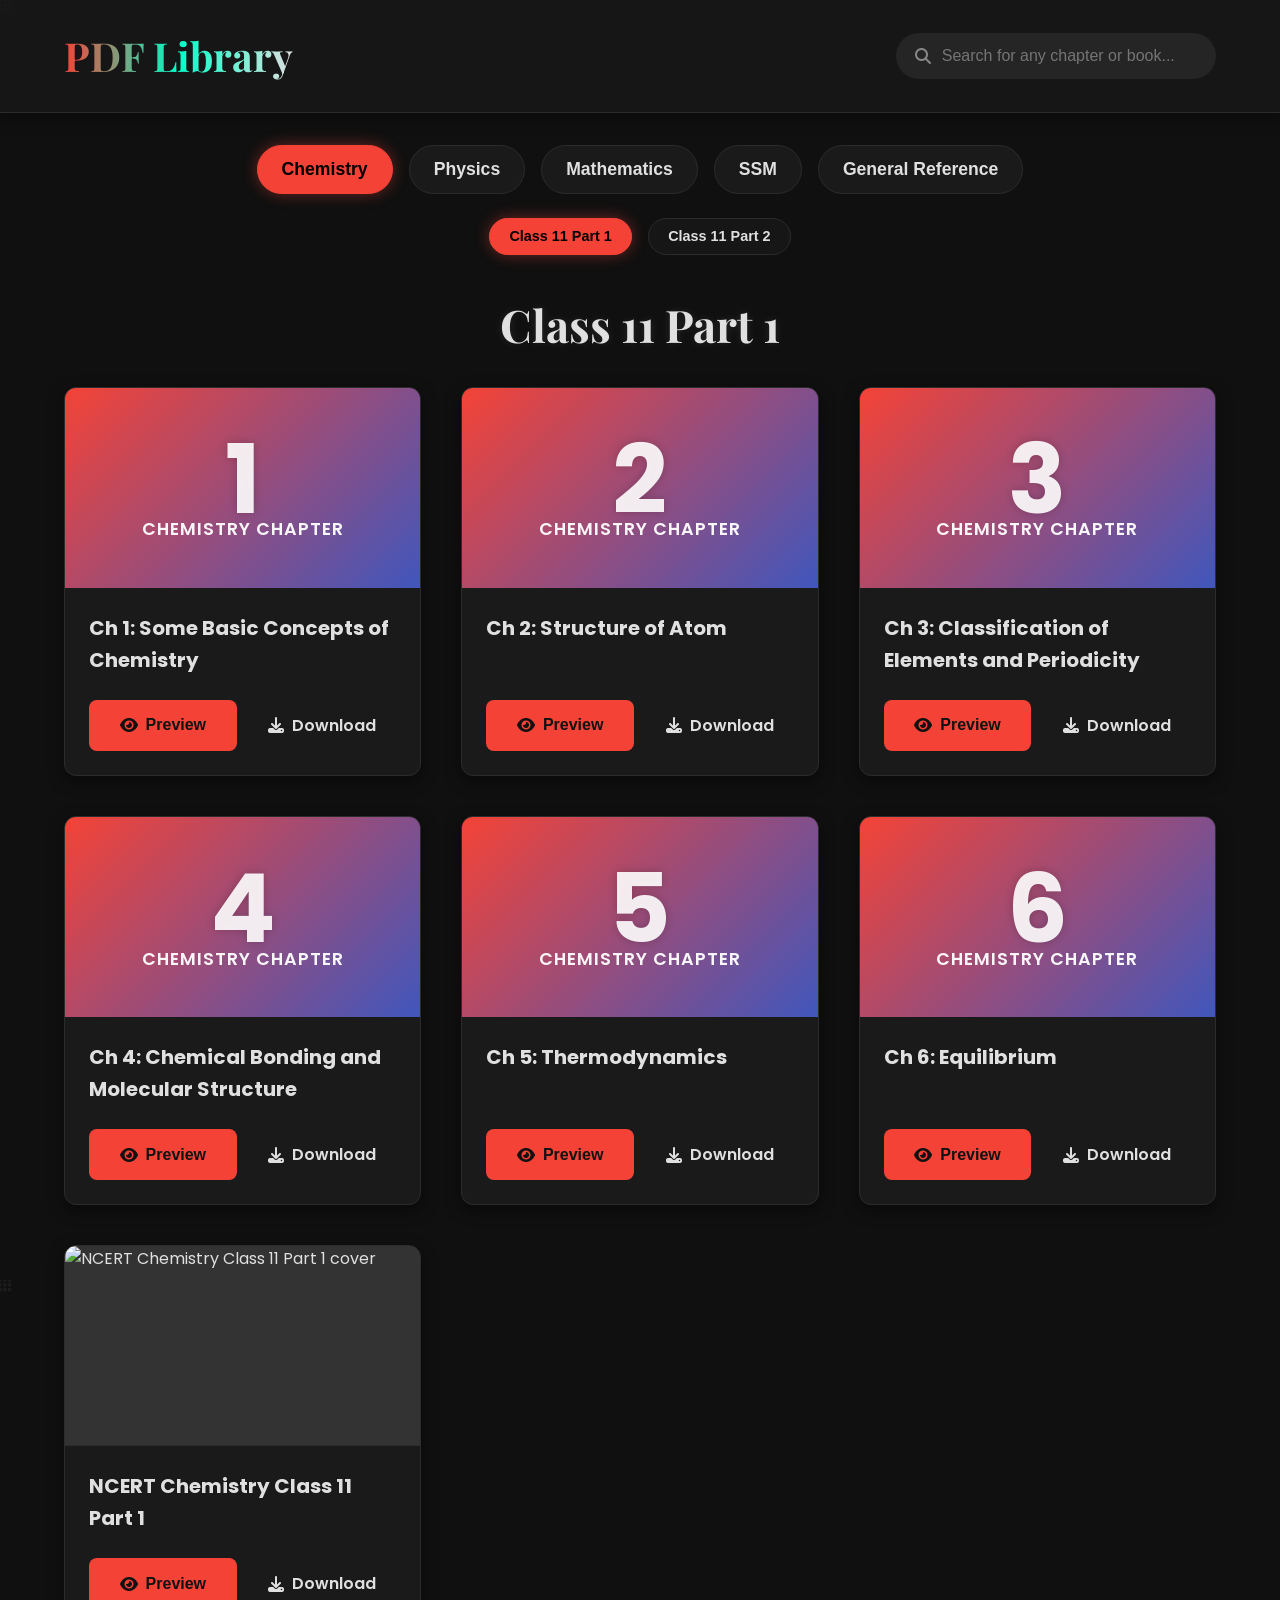
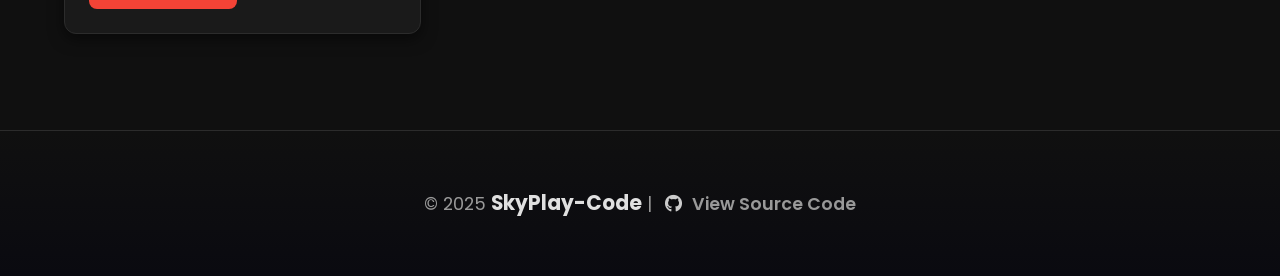
==== commit 908096fc: "Added SSM" ====
--- a/index.html
+++ b/index.html
@@ -13,12 +13,12 @@
     <link rel="preconnect" href="https://fonts.gstatic.com" crossorigin>
     <link rel="preconnect" href="https://cdnjs.cloudflare.com">
 
-    <!-- PERFORMANCE: Async CSS Loading -->
-    <link rel="preload" href="https://fonts.googleapis.com/css2?family=Poppins:wght@400;600;700&display=swap" as="style" onload="this.onload=null;this.rel='stylesheet'">
+    <!-- UPDATED: Added Playfair Display font for headings -->
+    <link rel="preload" href="https://fonts.googleapis.com/css2?family=Playfair+Display:wght@700&family=Poppins:wght@400;600;700&display=swap" as="style" onload="this.onload=null;this.rel='stylesheet'">
     <link rel="preload" href="https://cdnjs.cloudflare.com/ajax/libs/font-awesome/6.2.0/css/all.min.css" as="style" onload="this.onload=null;this.rel='stylesheet'">
     
     <noscript>
-      <link rel="stylesheet" href="https://fonts.googleapis.com/css2?family=Poppins:wght@400;600;700&display=swap">
+      <link rel="stylesheet" href="https://fonts.googleapis.com/css2?family=Playfair+Display:wght@700&family=Poppins:wght@400;600;700&display=swap">
       <link rel="stylesheet" href="https://cdnjs.cloudflare.com/ajax/libs/font-awesome/6.2.0/css/all.min.css">
     </noscript>
 
@@ -38,10 +38,14 @@
 
     <main>
         <div class="main-container">
-            <div id="tab-container" class="tab-container"></div>
-            <h2 id="current-category-title" class="category-title"></h2>
+            <div id="primary-tab-container" class="primary-tab-container"></div>
+            <div id="secondary-tab-container" class="secondary-tab-container"></div>
             
-            <!-- NEW: Skeleton Loader for improved perceived performance -->
+            <!-- UPDATED: Added a span for smoother text animation -->
+            <h2 id="current-category-title" class="category-title">
+                <span id="category-title-text"></span>
+            </h2>
+            
             <div id="grid-loader" class="grid-container">
                 <div class="skeleton-card"></div>
                 <div class="skeleton-card"></div>
@@ -55,12 +59,11 @@
         </div>
     </main>
 
-    <!-- The Modal -->
+    <!-- The Modal (Unchanged) -->
     <div id="pdf-modal" class="modal">
         <div class="modal-content">
             <div class="modal-header">
                 <h2 id="modal-title"></h2>
-                <!-- NEW: Direct download link inside the modal -->
                 <a id="modal-download-link" href="#" download class="modal-download-btn">
                     <i class="fas fa-download"></i> Download
                 </a>
@@ -74,7 +77,7 @@
         </div>
     </div>
 
-    <!-- ======================= FOOTER START ======================= -->
+    <!-- FOOTER (Unchanged) -->
     <footer>
         <p>
             © 2025 <span class="footer-name">SkyPlay-Code</span> | 
@@ -83,7 +86,6 @@
             </a>
         </p>
     </footer>
-    <!-- ======================= FOOTER END ========================= -->
 
     <script src="script.js" defer></script>
 </body>
--- a/style.css
+++ b/style.css
@@ -8,533 +8,112 @@
     --border-color: #2c2c2c;
     --shadow-color: rgba(0, 0, 0, 0.5);
     --glow-color: rgba(3, 218, 198, 0.4);
+    --font-body: 'Poppins', sans-serif;
+    --font-heading: 'Playfair Display', serif;
+}
+* { margin: 0; padding: 0; box-sizing: border-box; }
+body { font-family: var(--font-body); color: var(--text-color); background-color: var(--bg-color); background-image: url('data:image/svg+xml,<svg xmlns="http://www.w3.org/2000/svg" viewBox="0 0 800 800"><g fill-opacity=".05" fill="white"><circle r="1" cx="400" cy="400"/><path d="M-1-1v2h2V-1zm3 0v2h2V-1zm3 0v2h2V-1zM-1 2v2h2V2zm3 0v2h2V2zm3 0v2h2V2zM-1 5v2h2V5zm3 0v2h2V5zm3 0v2h2V5z"/></g></svg>'); line-height: 1.6; }
+
+/* --- Header --- */
+header { background-color: rgba(26, 26, 26, 0.7); backdrop-filter: blur(10px); -webkit-backdrop-filter: blur(10px); padding: 1.5rem 5%; border-bottom: 1px solid var(--border-color); box-shadow: 0 4px 15px rgba(0, 0, 0, 0.4); position: sticky; top: 0; z-index: 1000; }
+.header-content { display: flex; justify-content: space-between; align-items: center; flex-wrap: wrap; gap: 1rem; max-width: 1200px; margin: 0 auto; }
+header h1 { font-family: var(--font-heading); font-size: 2.5rem; font-weight: 700; background: linear-gradient(90deg, var(--primary-color), #00ffc8, var(--text-color)); -webkit-background-clip: text; background-clip: text; -webkit-text-fill-color: transparent; text-fill-color: transparent; }
+.search-container { position: relative; }
+#searchInput { padding: 0.8rem 1rem 0.8rem 2.8rem; border-radius: 50px; border: 1px solid transparent; background-color: #252525; color: var(--text-color); width: 320px; font-size: 1rem; transition: all 0.3s ease-in-out; }
+#searchInput:focus { outline: none; border-color: var(--primary-color); box-shadow: 0 0 15px var(--glow-color); }
+.search-container i { position: absolute; left: 1.2rem; top: 50%; transform: translateY(-50%); color: #888; }
+
+/* --- Main Content --- */
+main { padding: 2rem 5%; }
+.main-container { max-width: 1200px; margin: 0 auto; }
+
+/* --- Title Animation --- */
+.category-title { font-family: var(--font-heading); font-size: 2.8rem; font-weight: 700; text-align: center; margin-bottom: 2rem; color: var(--text-color); text-shadow: 0 0 10px rgba(255, 255, 255, 0.1); overflow: hidden; height: 60px; display: flex; justify-content: center; align-items: center; }
+#category-title-text { display: inline-block; transition: transform 0.4s cubic-bezier(0.22, 1, 0.36, 1), opacity 0.4s ease; transform: translateY(0); opacity: 1; }
+#category-title-text.fade-out { transform: translateY(30px); opacity: 0; }
+
+/* --- Nested Tabs Styling --- */
+.primary-tab-container, .secondary-tab-container { display: flex; justify-content: center; gap: 1rem; flex-wrap: wrap; }
+.primary-tab-container { margin-bottom: 1.5rem; }
+.secondary-tab-container { margin-bottom: 2.5rem; }
+.tab-button { padding: 0.8rem 1.5rem; font-weight: 600; color: var(--text-color); background-color: var(--card-color); border: 1px solid var(--border-color); border-radius: 50px; cursor: pointer; transition: all 0.3s ease; }
+.tab-button.primary { font-size: 1.1rem; }
+.tab-button.secondary { font-size: 0.9rem; padding: 0.6rem 1.2rem; background-color: #161616; }
+.tab-button.active { background: var(--primary-color); color: #000; border-color: var(--primary-color); box-shadow: 0 0 15px var(--glow-color); }
+
+/* --- Skeleton Loader --- */
+.skeleton-card { background-color: var(--card-color); border-radius: 12px; height: 380px; background: linear-gradient(90deg, #1a1a1a 25%, #222222 50%, #1a1a1a 75%); background-size: 200% 100%; animation: skeleton-shine 1.5s linear infinite; }
+@keyframes skeleton-shine { from { background-position: 200% 0; } to { background-position: -200% 0; } }
+
+/* --- PDF Grid & Cards --- */
+.grid-container { display: grid; grid-template-columns: repeat(auto-fill, minmax(280px, 1fr)); gap: 2.5rem; }
+.pdf-card { background-color: var(--card-color); border-radius: 12px; overflow: hidden; box-shadow: 0 5px 15px var(--shadow-color); display: flex; flex-direction: column; border: 1px solid var(--border-color); opacity: 0; animation: cardFadeIn 0.6s cubic-bezier(0.165, 0.84, 0.44, 1) forwards; position: relative; transition: transform 0.2s ease-out, box-shadow 0.4s ease; }
+.pdf-card:active { transform: scale(0.97); transition-duration: 0.1s; }
+.pdf-card::before { content: ''; position: absolute; top: 0; right: 0; bottom: 0; left: 0; border-radius: 12px; border: 2px solid transparent; background: linear-gradient(120deg, var(--primary-color), #00ff87, var(--primary-variant-color)) border-box; -webkit-mask: linear-gradient(#fff 0 0) padding-box, linear-gradient(#fff 0 0); -webkit-mask-composite: destination-out; mask-composite: exclude; opacity: 0; transition: opacity 0.4s ease; pointer-events: none; }
+.pdf-card .cover-image { width: 100%; height: 200px; object-fit: cover; border-bottom: 1px solid var(--border-color); background-color: #333; }
+.card-header-no-image { height: 200px; background: linear-gradient(-45deg, var(--primary-color), var(--primary-variant-color), #045de9, var(--primary-color)); background-size: 400% 400%; animation: gradientBG 15s ease infinite; display: flex; flex-direction: column; align-items: center; justify-content: center; text-align: center; padding: 1rem; }
+.chapter-number { font-size: 6rem; font-weight: 700; color: rgba(255, 255, 255, 0.9); line-height: 1; text-shadow: 0 0 10px rgba(0, 0, 0, 0.2); }
+.chapter-subject { font-size: 1.1rem; font-weight: 600; color: rgba(255, 255, 255, 0.95); margin-top: -0.8rem; text-transform: uppercase; letter-spacing: 1px; }
+
+/* --- NEW: Smart header text style --- */
+.subject-abbreviation {
+    font-weight: 700;
+    color: rgba(255, 255, 255, 0.9);
+    line-height: 1.1;
+    text-shadow: 0 0 10px rgba(0, 0, 0, 0.2);
+    /* Responsive font size for text */
+    font-size: clamp(2.5rem, 10vw, 4rem);
+    margin-bottom: 0.5rem;
 }
 
-* {
-    margin: 0;
-    padding: 0;
-    box-sizing: border-box;
-}
-
-body {
-    font-family: 'Poppins', sans-serif;
-    color: var(--text-color);
-    background-color: var(--bg-color);
-    background-image: url('data:image/svg+xml,<svg xmlns="http://www.w3.org/2000/svg" viewBox="0 0 800 800"><g fill-opacity=".05" fill="white"><circle r="1" cx="400" cy="400"/><path d="M-1-1v2h2V-1zm3 0v2h2V-1zm3 0v2h2V-1zM-1 2v2h2V2zm3 0v2h2V2zm3 0v2h2V2zM-1 5v2h2V5zm3 0v2h2V5zm3 0v2h2V5z"/></g></svg>');
-    line-height: 1.6;
-}
-
-/* --- Header "Frosted Glass" effect --- */
-header {
-    background-color: rgba(26, 26, 26, 0.7);
-    backdrop-filter: blur(10px);
-    -webkit-backdrop-filter: blur(10px);
-    padding: 1.5rem 5%;
-    border-bottom: 1px solid var(--border-color);
-    box-shadow: 0 4px 15px rgba(0, 0, 0, 0.4);
-    position: sticky;
-    top: 0;
-    z-index: 1000;
-}
-
-.header-content {
-    display: flex;
-    justify-content: space-between;
-    align-items: center;
-    flex-wrap: wrap;
-    gap: 1rem;
-    max-width: 1200px;
-    margin: 0 auto;
-}
-
-header h1 {
-    font-size: 2.2rem;
-    font-weight: 700;
-    background: linear-gradient(90deg, var(--primary-color), #00ffc8, var(--text-color));
-    -webkit-background-clip: text;
-    background-clip: text;
-    -webkit-text-fill-color: transparent;
-    text-fill-color: transparent;
-}
-
-.search-container {
-    position: relative;
-}
-
-#searchInput {
-    padding: 0.8rem 1rem 0.8rem 2.8rem;
-    border-radius: 50px;
-    border: 1px solid transparent;
-    background-color: #252525;
-    color: var(--text-color);
-    width: 320px;
-    font-size: 1rem;
-    transition: all 0.3s ease-in-out;
-}
-
-#searchInput:focus {
-    outline: none;
-    border-color: var(--primary-color);
-    box-shadow: 0 0 15px var(--glow-color);
-}
-
-.search-container i {
-    position: absolute;
-    left: 1.2rem;
-    top: 50%;
-    transform: translateY(-50%);
-    color: #888;
-}
-
-/* --- Main Content & Layout --- */
-main {
-    padding: 2rem 5%;
-}
-
-.main-container {
-    max-width: 1200px;
-    margin: 0 auto;
-}
-
-.category-title {
-    font-size: 2.5rem;
-    font-weight: 700;
-    text-align: center;
-    margin-bottom: 2rem;
-    color: var(--text-color);
-    text-shadow: 0 0 10px rgba(255, 255, 255, 0.1);
-    transition: opacity 0.3s ease-in-out;
-}
-
-/* --- Tabs --- */
-.tab-container {
-    display: flex;
-    justify-content: center;
-    gap: 1rem;
-    margin-bottom: 1.5rem;
-    flex-wrap: wrap;
-}
-
-.tab-button {
-    padding: 0.8rem 1.5rem;
-    font-size: 1rem;
-    font-weight: 600;
-    color: var(--text-color);
-    background-color: var(--card-color);
-    border: 1px solid var(--border-color);
-    border-radius: 50px;
-    cursor: pointer;
-    transition: all 0.3s ease;
-}
-
-.tab-button.active {
-    background: var(--primary-color);
-    color: #000;
-    border-color: var(--primary-color);
-    box-shadow: 0 0 15px var(--glow-color);
-}
-
-
-/* --- Skeleton Loader --- */
-.skeleton-card {
-    background-color: var(--card-color);
-    border-radius: 12px;
-    height: 380px; /* Approximate height of a real card */
-    background: linear-gradient(90deg, #1a1a1a 25%, #222222 50%, #1a1a1a 75%);
-    background-size: 200% 100%;
-    animation: skeleton-shine 1.5s linear infinite;
-}
-
-@keyframes skeleton-shine {
-    from {
-        background-position: 200% 0;
-    }
-    to {
-        background-position: -200% 0;
-    }
-}
-
-
-/* --- PDF Grid & Upgraded Cards --- */
-.grid-container {
-    display: grid;
-    grid-template-columns: repeat(auto-fill, minmax(280px, 1fr));
-    gap: 2.5rem;
-    transition: opacity 0.3s ease-in-out;
-}
-
-.pdf-card {
-    background-color: var(--card-color);
-    border-radius: 12px;
-    overflow: hidden;
-    box-shadow: 0 5px 15px var(--shadow-color);
-    display: flex;
-    flex-direction: column;
-    border: 1px solid var(--border-color);
-    opacity: 0;
-    animation: cardFadeIn 0.5s ease-out forwards;
-    position: relative;
-    /* MOBILE-FRIENDLY: Transition for active state */
-    transition: transform 0.2s ease-out, box-shadow 0.4s ease;
-}
-
-.pdf-card:active {
-    /* MOBILE-FRIENDLY: Instant feedback on tap */
-    transform: scale(0.97);
-    transition-duration: 0.1s;
-}
-
-/* Glowing border effect */
-.pdf-card::before {
-    content: '';
-    position: absolute;
-    top: 0;
-    right: 0;
-    bottom: 0;
-    left: 0;
-    border-radius: 12px;
-    border: 2px solid transparent;
-    background: linear-gradient(120deg, var(--primary-color), #00ff87, var(--primary-variant-color)) border-box;
-    -webkit-mask: linear-gradient(#fff 0 0) padding-box, linear-gradient(#fff 0 0);
-    -webkit-mask-composite: destination-out;
-    mask-composite: exclude;
-    opacity: 0;
-    transition: opacity 0.4s ease;
-    pointer-events: none; /* Make sure it doesn't interfere with clicks */
-}
-
-/* Cover Image & No-Image Header */
-.pdf-card .cover-image {
-    width: 100%;
-    height: 200px;
-    object-fit: cover;
-    border-bottom: 1px solid var(--border-color);
-    background-color: #333;
-}
-.card-header-no-image {
-    height: 200px;
-    background: linear-gradient(-45deg, var(--primary-color), var(--primary-variant-color), #045de9, var(--primary-color));
-    background-size: 400% 400%;
-    animation: gradientBG 15s ease infinite;
-    display: flex;
-    flex-direction: column;
-    align-items: center;
-    justify-content: center;
-    text-align: center;
-    padding: 1rem;
-}
-.chapter-number {
-    font-size: 6rem;
-    font-weight: 700;
-    color: rgba(255, 255, 255, 0.9);
-    line-height: 1;
-    text-shadow: 0 0 10px rgba(0, 0, 0, 0.2);
-}
-.chapter-subject {
-    font-size: 1.1rem;
-    font-weight: 600;
-    color: rgba(255, 255, 255, 0.95);
-    margin-top: -0.8rem;
-    text-transform: uppercase;
-    letter-spacing: 1px;
-}
-
-
-/* Category Tag for search results */
-.category-tag {
-    position: absolute;
-    top: 10px;
-    right: 10px;
-    background-color: var(--primary-color);
-    color: #111;
-    padding: 0.2rem 0.6rem;
-    font-size: 0.75rem;
-    font-weight: 600;
-    border-radius: 20px;
-    box-shadow: 0 2px 5px rgba(0, 0, 0, 0.3);
-}
+/* Category Tag */
+.category-tag { position: absolute; top: 10px; right: 10px; background-color: var(--primary-color); color: #111; padding: 0.2rem 0.6rem; font-size: 0.75rem; font-weight: 600; border-radius: 20px; box-shadow: 0 2px 5px rgba(0, 0, 0, 0.3); }
 
 /* Card Content & Buttons */
-.card-content {
-    padding: 1.5rem;
-    display: flex;
-    flex-direction: column;
-    flex-grow: 1;
-}
-.card-content h3 {
-    font-size: 1.25rem;
-    margin-bottom: 1.5rem;
-    flex-grow: 1;
-}
-.card-buttons {
-    display: grid;
-    grid-template-columns: 1fr 1fr;
-    gap: 0.75rem;
-}
-.card-buttons button, .card-buttons a {
-    padding: 0.8rem;
-    border-radius: 8px;
-    cursor: pointer;
-    font-size: 1rem;
-    font-weight: 600;
-    text-align: center;
-    text-decoration: none;
-    transition: all 0.3s ease;
-    display: flex;
-    align-items: center;
-    justify-content: center;
-    gap: 0.5rem;
-    border: none;
-}
-.preview-btn {
-    background-color: var(--primary-color);
-    color: #111;
-}
-.download-btn {
-    background-color: transparent;
-    border: 2px solid var(--primary-variant-color);
-    color: var(--text-color);
-    position: relative;
-    overflow: hidden;
-}
-
-/* Download Button Active State */
-.download-btn.is-downloading {
-    pointer-events: none;
-    background-color: var(--primary-variant-color);
-    color: white;
-}
-.download-btn .btn-text, .download-btn .fa-download {
-    transition: opacity 0.2s ease, transform 0.2s ease;
-}
-.download-btn.is-downloading .btn-text, .download-btn.is-downloading .fa-download {
-    opacity: 0;
-    transform: translateY(10px);
-}
-.download-btn .btn-loader {
-    position: absolute;
-    top: 50%; left: 50%;
-    transform: translate(-50%, -50%) scale(0.5);
-    opacity: 0;
-    width: 24px; height: 24px;
-    border: 3px solid rgba(255, 255, 255, 0.3);
-    border-top-color: #fff;
-    border-radius: 50%;
-    animation: spin 0.8s linear infinite;
-    transition: opacity 0.3s ease, transform 0.3s ease;
-}
-.download-btn.is-downloading .btn-loader {
-    opacity: 1;
-    transform: translate(-50%, -50%) scale(1);
-}
-
-/* Enhanced "No Results" message */
-.no-results {
-    grid-column: 1 / -1;
-    text-align: center;
-    color: #888;
-    padding: 3rem;
-}
-.no-results i {
-    font-size: 4rem;
-    margin-bottom: 1rem;
-    display: block;
-}
+.card-content { padding: 1.5rem; display: flex; flex-direction: column; flex-grow: 1; }
+.card-content h3 { font-size: 1.25rem; margin-bottom: 1.5rem; flex-grow: 1; }
+.card-buttons { display: grid; grid-template-columns: 1fr 1fr; gap: 0.75rem; }
+/* --- NEW: Style for when there is only one button --- */
+.card-buttons.single-button { grid-template-columns: 1fr; padding: 0 2rem; /* Give it some horizontal padding to look centered */ }
+.card-buttons button, .card-buttons a { padding: 0.8rem; border-radius: 8px; cursor: pointer; font-size: 1rem; font-weight: 600; text-align: center; text-decoration: none; transition: all 0.3s ease; display: flex; align-items: center; justify-content: center; gap: 0.5rem; border: none; }
+.preview-btn { background-color: var(--primary-color); color: #111; }
+.download-btn { background-color: transparent; border: 2px solid var(--primary-variant-color); color: var(--text-color); position: relative; overflow: hidden; }
+.download-btn.is-downloading { pointer-events: none; background-color: var(--primary-variant-color); color: white; }
+.download-btn .btn-text, .download-btn .fa-download { transition: opacity 0.2s ease, transform 0.2s ease; }
+.download-btn.is-downloading .btn-text, .download-btn.is-downloading .fa-download { opacity: 0; transform: translateY(10px); }
+.download-btn .btn-loader { position: absolute; top: 50%; left: 50%; transform: translate(-50%, -50%) scale(0.5); opacity: 0; width: 24px; height: 24px; border: 3px solid rgba(255, 255, 255, 0.3); border-top-color: #fff; border-radius: 50%; animation: spin 0.8s linear infinite; transition: opacity 0.3s ease, transform 0.3s ease; }
+.download-btn.is-downloading .btn-loader { opacity: 1; transform: translate(-50%, -50%) scale(1); }
+.no-results { grid-column: 1 / -1; text-align: center; color: #888; padding: 3rem; }
+.no-results i { font-size: 4rem; margin-bottom: 1rem; display: block; }
 
 /* --- PDF Preview Modal --- */
-.modal {
-    display: none;
-    position: fixed;
-    z-index: 2000;
-    left: 0; top: 0;
-    width: 100%; height: 100%;
-    background-color: rgba(0, 0, 0, 0.9);
-    animation: fadeInModalBg 0.4s ease;
-}
-.modal-content {
-    background-color: var(--bg-color);
-    margin: 2% auto;
-    width: 95%; max-width: 1400px; height: 95%;
-    display: flex; flex-direction: column;
-    border-radius: 10px;
-    border: 1px solid var(--border-color);
-    box-shadow: 0 0 40px rgba(0, 0, 0, 0.7);
-    animation: slideInFromTop 0.5s ease-out;
-}
-
-.modal-header {
-    display: flex;
-    align-items: center;
-    justify-content: space-between;
-    padding: 1rem 1.5rem;
-    background-color: var(--card-color);
-    border-bottom: 1px solid var(--border-color);
-    flex-shrink: 0;
-}
-#modal-title {
-    font-size: 1.2rem;
-    color: var(--primary-color);
-    margin-right: auto;
-    white-space: nowrap;
-    overflow: hidden;
-    text-overflow: ellipsis;
-    padding-right: 1rem;
-}
-#modal-download-link {
-    color: var(--text-color);
-    background-color: var(--primary-variant-color);
-    text-decoration: none;
-    padding: 0.5rem 1rem;
-    border-radius: 5px;
-    font-weight: 600;
-    margin-right: 1.5rem;
-    flex-shrink: 0; /* Prevents button from shrinking */
-    transition: filter 0.3s ease;
-}
-
-.close-button {
-    color: #aaa;
-    font-size: 2.5rem;
-    font-weight: bold;
-    cursor: pointer;
-    transition: color 0.3s, transform 0.3s ease;
-    line-height: 1; /* Aligns the '×' better */
-}
-
-/* PDF Viewer and Loader */
+.modal { display: none; position: fixed; z-index: 2000; left: 0; top: 0; width: 100%; height: 100%; background-color: rgba(0,0,0,0.9); animation: fadeInModalBg 0.4s ease; }
+.modal-content { background-color: var(--bg-color); margin: 2% auto; width: 95%; max-width: 1400px; height: 95%; display: flex; flex-direction: column; border-radius: 10px; border: 1px solid var(--border-color); box-shadow: 0 0 40px rgba(0,0,0,0.7); animation: slideInFromTop 0.5s ease-out; }
+.modal-header { display: flex; align-items: center; justify-content: space-between; padding: 1rem 1.5rem; background-color: var(--card-color); border-bottom: 1px solid var(--border-color); flex-shrink: 0; }
+#modal-title { font-family: var(--font-body); font-size: 1.2rem; color: var(--primary-color); margin-right: auto; white-space: nowrap; overflow: hidden; text-overflow: ellipsis; padding-right: 1rem; }
+#modal-download-link { color: var(--text-color); background-color: var(--primary-variant-color); text-decoration: none; padding: 0.5rem 1rem; border-radius: 5px; font-weight: 600; margin-right: 1.5rem; flex-shrink: 0; transition: filter 0.3s ease; }
+.close-button { color: #aaa; font-size: 2.5rem; font-weight: bold; cursor: pointer; transition: color 0.3s, transform 0.3s ease; line-height: 1; }
 #pdf-frame { flex-grow: 1; border: none; visibility: hidden; }
 .loader-container { position: absolute; top: 50%; left: 50%; transform: translate(-50%,-50%); display: flex; flex-direction: column; align-items: center; gap: 1rem; color: var(--text-color); }
 .loader { border: 8px solid #333; border-top: 8px solid var(--primary-color); border-radius: 50%; width: 60px; height: 60px; animation: spin 1s linear infinite; }
 
-
 /* --- DESKTOP HOVER STATES --- */
-/* Only apply hover effects on devices that can actually hover */
 @media (hover: hover) {
-    .tab-button:hover {
-        color: white;
-        background-color: #2a2a2a;
-        box-shadow: 0 0 15px var(--glow-color);
-        transform: translateY(-2px);
-    }
-    .pdf-card:hover {
-        transform: translateY(-10px);
-        box-shadow: 0 15px 30px var(--shadow-color);
-    }
-    .pdf-card:hover::before {
-        opacity: 1;
-    }
-    .preview-btn:hover, .download-btn:hover {
-        transform: scale(1.05);
-        filter: brightness(1.2);
-    }
-    #modal-download-link:hover {
-        filter: brightness(1.2);
-    }
-    .close-button:hover, .close-button:focus {
-        color: var(--primary-color);
-        transform: rotate(90deg);
-    }
+    .tab-button:hover { color: white; background-color: #2a2a2a; box-shadow: 0 0 15px var(--glow-color); transform: translateY(-2px); }
+    .pdf-card:hover { transform: translateY(-10px); box-shadow: 0 15px 30px var(--shadow-color); }
+    .pdf-card:hover::before { opacity: 1; }
+    .preview-btn:hover, .download-btn:hover { transform: scale(1.05); filter: brightness(1.2); }
+    #modal-download-link:hover { filter: brightness(1.2); }
+    .close-button:hover, .close-button:focus { color: var(--primary-color); transform: rotate(90deg); }
 }
 
-
-/* --- Keyframes for animations --- */
+/* --- Keyframes & Responsiveness --- */
 @keyframes spin { 0% { transform: rotate(0deg); } 100% { transform: rotate(360deg); } }
-@keyframes cardFadeIn { from { transform: translateY(20px); opacity: 0; } to { transform: translateY(0); opacity: 1; } }
+@keyframes cardFadeIn { from { transform: translateY(30px); opacity: 0; } to { transform: translateY(0); opacity: 1; } }
 @keyframes gradientBG { 0% { background-position: 0% 50%; } 50% { background-position: 100% 50%; } 100% { background-position: 0% 50%; } }
 @keyframes fadeInModalBg { from { opacity: 0; } to { opacity: 1; } }
 @keyframes slideInFromTop { from { transform: translateY(-50px); opacity: 0; } to { transform: translateY(0); opacity: 1; } }
+@media (max-width: 768px) { #searchInput { width: 100%; } .header-content { justify-content: center; } .modal-content { margin: 0; width: 100%; height: 100%; border-radius: 0; } .modal-header { padding: 0.75rem 1rem; } #modal-title { font-size: 1rem; } #modal-download-link { margin-right: 1rem; } }
 
-/* --- Responsiveness --- */
-@media (max-width: 768px) {
-    #searchInput { width: 100%; }
-    .header-content { justify-content: center; }
-    .modal-content { margin: 0; width: 100%; height: 100%; border-radius: 0; }
-    .modal-header { padding: 0.75rem 1rem; }
-    #modal-title { font-size: 1rem; }
-    #modal-download-link { margin-right: 1rem; }
-}
-
-/* --- ================== BREATHTAKING FOOTER v2 ================== --- */
-
-/* Keyframe animation for the "stardust" text effect */
-@keyframes stardust {
-  0% {
-    text-shadow: 0 0 10px #222, 0 0 20px #333, 0 0 40px rgba(0, 191, 255, 0); /* Start subtle */
-  }
-  50% {
-    text-shadow: 0 0 10px #222, 0 0 20px #333, 0 0 30px #00BFFF, 0 0 50px #00BFFF; /* Bright blue glow */
-  }
-  100% {
-    text-shadow: 0 0 10px #222, 0 0 20px #333, 0 0 40px rgba(0, 191, 255, 0); /* Fade back to subtle */
-  }
-}
-
-footer {
-    padding: 3.5rem 1rem; /* Increased padding for more presence */
-    margin-top: 4rem;
-    text-align: center;
-    background: linear-gradient(to top, #0A0A10, #101010); /* Deep space gradient */
-    border-top: 1px solid var(--border-color);
-    position: relative;
-    overflow: hidden;
-}
-
-/* Optional: Subtle shooting star effect for the background */
-footer::before {
-    content: '';
-    position: absolute;
-    top: 30%;
-    left: -100%;
-    width: 30%;
-    height: 1px;
-    background: linear-gradient(90deg, transparent, rgba(200, 200, 255, 0.3), transparent);
-    animation: shooting-star 12s linear infinite;
-    animation-delay: 3s; /* Delay start */
-}
-@keyframes shooting-star {
-    0% { transform: translateX(0); }
-    100% { transform: translateX(80vw); }
-}
-
-
-footer p {
-    color: #999; /* Softer text color for the non-important parts */
-    font-size: 1.1rem;
-    position: relative; /* Keep it above the pseudo-elements */
-}
-
-/* --- THE MAIN EVENT: The Animated Name --- */
-.footer-name {
-    font-weight: 700;
-    font-size: 1.15em; /* Make it slightly larger */
-    color: #E0E0E0; /* Clean, bright white base */
-    /* THE ANIMATION: Apply the keyframes defined above */
-    animation: stardust 4s infinite linear;
-    transition: color 0.3s ease; /* Smooth transition */
-}
-
-/* --- The Link Style --- */
-footer a {
-    color: #999; /* Match the paragraph text color */
-    text-decoration: none;
-    font-weight: 600;
-    transition: all 0.3s ease;
-    margin-left: 0.5rem;
-}
-
-/* Make the link glow on hover */
-footer a:hover {
-    color: #fff; /* Bright white on hover */
-    text-shadow: 0 0 8px rgba(255, 255, 255, 0.7); /* White glow */
-}
-
-footer a .fab {
-    margin-right: 0.4rem;
-    color: #ccc;
-    transition: all 0.3s ease;
-}
-
-footer a:hover .fab {
-    color: #fff; /* Icon also gets brighter */
-    transform: scale(1.1);
-}+/* --- FOOTER (Unchanged) --- */
+@keyframes stardust{0%{text-shadow:0 0 10px #222,0 0 20px #333,0 0 40px rgba(0,191,255,0)}50%{text-shadow:0 0 10px #222,0 0 20px #333,0 0 30px #00BFFF,0 0 50px #00BFFF}100%{text-shadow:0 0 10px #222,0 0 20px #333,0 0 40px rgba(0,191,255,0)}}footer{padding:3.5rem 1rem;margin-top:4rem;text-align:center;background:linear-gradient(to top,#0A0A10,#101010);border-top:1px solid var(--border-color);position:relative;overflow:hidden}footer::before{content:'';position:absolute;top:30%;left:-100%;width:30%;height:1px;background:linear-gradient(90deg,transparent,rgba(200,200,255,.3),transparent);animation:shooting-star 12s linear infinite;animation-delay:3s}@keyframes shooting-star{0%{transform:translateX(0)}100%{transform:translateX(80vw)}}footer p{color:#999;font-size:1.1rem;position:relative}.footer-name{font-weight:700;font-size:1.15em;color:#E0E0E0;animation:stardust 4s infinite linear;transition:color .3s ease}footer a{color:#999;text-decoration:none;font-weight:600;transition:all .3s ease;margin-left:.5rem}footer a:hover{color:#fff;text-shadow:0 0 8px rgba(255,255,255,.7)}footer a .fab{margin-right:.4rem;color:#ccc;transition:all .3s ease}footer a:hover .fab{color:#fff;transform:scale(1.1)}
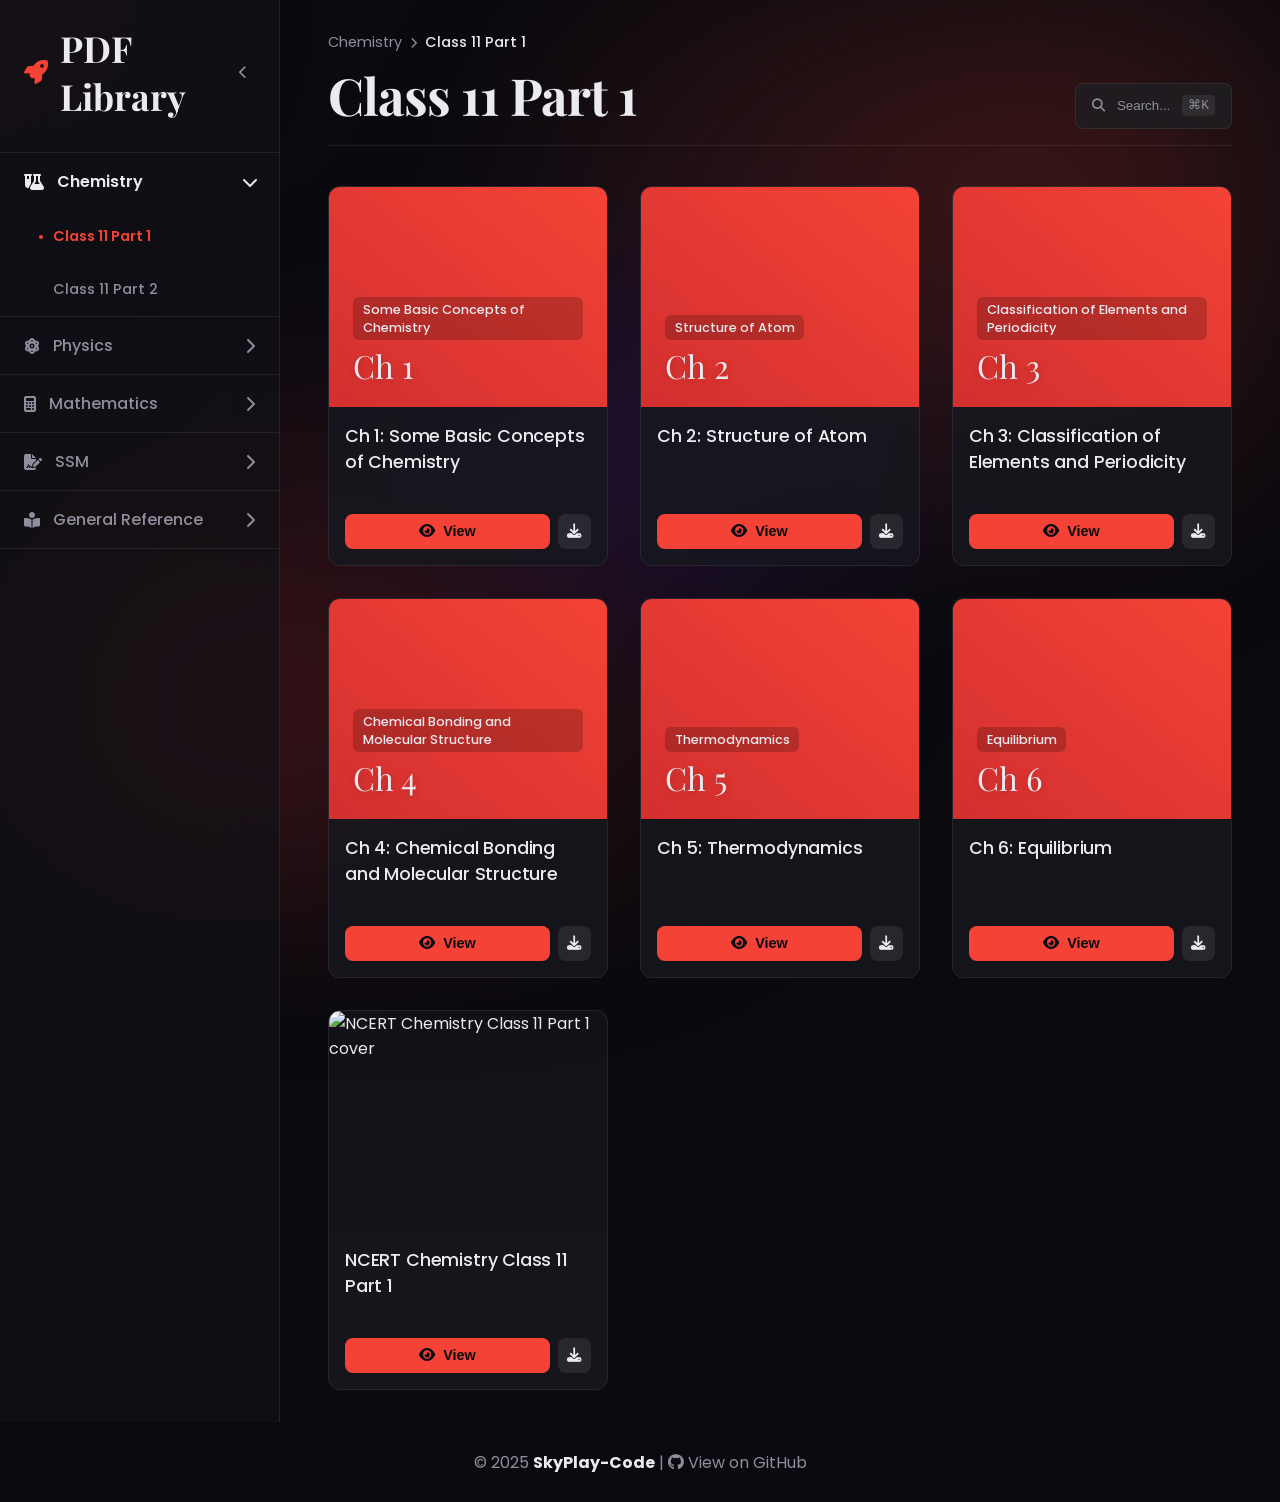
==== commit c27ccfe7: "Styles changed" ====
--- a/index.html
+++ b/index.html
@@ -1,88 +1,114 @@
+<!-- --- START OF FILE index.html --- -->
+
 <!DOCTYPE html>
 <html lang="en">
 <head>
     <meta charset="UTF-8">
     <meta name="viewport" content="width=device-width, initial-scale=1.0">
-    <meta name="theme-color" id="theme-color-meta" content="#03dac6">
-    <title>My PDF Library</title>
+    <meta name="theme-color" id="theme-color-meta" content="#212336">
+    <title> PDF Library</title>
     
     <link rel="icon" type="image/png" href="online-library.png">
     
-    <!-- PERFORMANCE: Preconnect -->
     <link rel="preconnect" href="https://fonts.googleapis.com">
     <link rel="preconnect" href="https://fonts.gstatic.com" crossorigin>
-    <link rel="preconnect" href="https://cdnjs.cloudflare.com">
-
-    <!-- UPDATED: Added Playfair Display font for headings -->
-    <link rel="preload" href="https://fonts.googleapis.com/css2?family=Playfair+Display:wght@700&family=Poppins:wght@400;600;700&display=swap" as="style" onload="this.onload=null;this.rel='stylesheet'">
-    <link rel="preload" href="https://cdnjs.cloudflare.com/ajax/libs/font-awesome/6.2.0/css/all.min.css" as="style" onload="this.onload=null;this.rel='stylesheet'">
-    
-    <noscript>
-      <link rel="stylesheet" href="https://fonts.googleapis.com/css2?family=Playfair+Display:wght@700&family=Poppins:wght@400;600;700&display=swap">
-      <link rel="stylesheet" href="https://cdnjs.cloudflare.com/ajax/libs/font-awesome/6.2.0/css/all.min.css">
-    </noscript>
+    <link rel="stylesheet" href="https://fonts.googleapis.com/css2?family=Playfair+Display:wght@700&family=Poppins:wght@400;500;600&display=swap">
+    <link rel="stylesheet" href="https://cdnjs.cloudflare.com/ajax/libs/font-awesome/6.4.0/css/all.min.css">
 
     <link rel="stylesheet" href="style.css">
 </head>
 <body>
 
-    <header>
-        <div class="header-content">
-            <h1>PDF Library</h1>
-            <div class="search-container">
-                <input type="text" id="searchInput" placeholder="Search for any chapter or book...">
-                <i class="fas fa-search"></i>
+    <div class="cursor-light"></div>
+
+    <div class="gradient-bg"></div>
+
+    <div class="app-layout">
+        <!-- Sidebar Navigation -->
+        <aside class="sidebar">
+            <div class="sidebar-header">
+                <i class="fa-solid fa-rocket"></i>
+                <h2>PDF Library</h2>
+                <button id="sidebar-toggle" class="sidebar-toggle" aria-label="Toggle sidebar">
+                    <i class="fas fa-chevron-left"></i>
+                </button>
             </div>
-        </div>
-    </header>
+            <nav id="sidebar-nav" class="sidebar-nav"></nav>
+        </aside>
 
-    <main>
-        <div class="main-container">
-            <div id="primary-tab-container" class="primary-tab-container"></div>
-            <div id="secondary-tab-container" class="secondary-tab-container"></div>
+        <!-- Main Content Area -->
+        <main class="main-content">
+            <header class="content-header">
+                <div>
+                    <nav aria-label="breadcrumb">
+                        <ol id="breadcrumbs" class="breadcrumbs"></ol>
+                    </nav>
+                    <h1 id="content-title"></h1>
+                </div>
+                <div class="header-actions">
+                    <button id="search-button" class="search-button">
+                        <i class="fas fa-search"></i>
+                        <span>Search...</span>
+                        <kbd>⌘K</kbd>
+                    </button>
+                </div>
+            </header>
             
-            <!-- UPDATED: Added a span for smoother text animation -->
-            <h2 id="current-category-title" class="category-title">
-                <span id="category-title-text"></span>
-            </h2>
-            
-            <div id="grid-loader" class="grid-container">
-                <div class="skeleton-card"></div>
-                <div class="skeleton-card"></div>
-                <div class="skeleton-card"></div>
-                <div class="skeleton-card"></div>
-                <div class="skeleton-card"></div>
-                <div class="skeleton-card"></div>
+            <div id="grid-container" class="grid-container">
+                <!-- Skeletons will be injected here by JS -->
             </div>
+        </main>
+    </div>
 
-            <div id="pdf-grid" class="grid-container" style="display: none;"></div>
-        </div>
-    </main>
-
-    <!-- The Modal (Unchanged) -->
-    <div id="pdf-modal" class="modal">
+    <!-- The PDF Viewer Modal -->
+    <div id="pdf-modal" class="modal-overlay">
         <div class="modal-content">
             <div class="modal-header">
                 <h2 id="modal-title"></h2>
-                <a id="modal-download-link" href="#" download class="modal-download-btn">
-                    <i class="fas fa-download"></i> Download
-                </a>
-                <span class="close-button">×</span>
+                <div class="modal-actions">
+                    <a id="modal-download-link" href="#" download class="modal-button download">
+                        <i class="fas fa-download"></i> Download
+                    </a>
+                    <button class="modal-button close-button" aria-label="Close modal">
+                        <i class="fas fa-times"></i>
+                    </button>
+                </div>
             </div>
             <div class="loader-container" id="pdf-loader">
                 <div class="loader"></div>
-                <p>Loading Preview...</p>
             </div>
-            <iframe id="pdf-frame" src="" frameborder="0"></iframe>
+            <!-- FIX: Removed obsolete frameborder="0". This is handled by CSS. -->
+            <iframe id="pdf-frame" src=""></iframe>
         </div>
     </div>
-
-    <!-- FOOTER (Unchanged) -->
+    
+    <!-- The Command Palette Modal -->
+    <div id="command-palette" class="modal-overlay">
+        <div class="command-palette-content">
+            <div class="command-palette-search">
+                <i class="fas fa-search"></i>
+                <input type="text" id="command-search-input" placeholder="Search the entire library..." autocomplete="off">
+            </div>
+            <ul id="command-results" class="command-palette-results" role="listbox">
+                <!-- Search results will be injected here -->
+            </ul>
+            <div id="command-no-results" class="command-palette-empty">
+                <p>No results found. Try a different query.</p>
+            </div>
+             <div class="command-palette-footer">
+                <span><kbd>↑</kbd> <kbd>↓</kbd> to navigate</span>
+                <span><kbd>Enter</kbd> to open</span>
+                <span><kbd>Esc</kbd> to close</span>
+            </div>
+        </div>
+    </div>
+    
     <footer>
         <p>
             © 2025 <span class="footer-name">SkyPlay-Code</span> | 
-            <a href="https://github.com/SkyPlay-Code/pdf-library" target="_blank" rel="noopener noreferrer">
-                <i class="fab fa-github"></i> View Source Code
+            <!-- FIX: Added aria-label for better accessibility. -->
+            <a href="https://github.com/SkyPlay-Code/pdf-library" target="_blank" rel="noopener noreferrer" aria-label="View source code on GitHub">
+                <i class="fab fa-github"></i> View on GitHub
             </a>
         </p>
     </footer>
--- a/style.css
+++ b/style.css
@@ -1,119 +1,229 @@
-/* --- Global Styles & Variables --- */
-:root {
-    --bg-color: #101010;
-    --card-color: #1a1a1a;
-    --text-color: #e0e0e0;
-    --primary-color: #03dac6;
-    --primary-variant-color: #018786;
-    --border-color: #2c2c2c;
-    --shadow-color: rgba(0, 0, 0, 0.5);
-    --glow-color: rgba(3, 218, 198, 0.4);
-    --font-body: 'Poppins', sans-serif;
-    --font-heading: 'Playfair Display', serif;
-}
+/* --- START OF FILE style.css --- */
+
+/* --- SECTIONS 1-9 (Mostly Unchanged Desktop Styles) --- */
+@import url('https://fonts.googleapis.com/css2?family=Playfair+Display:wght@700&family=Poppins:wght@400;500;600&display=swap');
+:root { --primary-color: #2196F3; --primary-color-rgb: 33, 150, 243; --primary-variant-color: #1976D2; --bg-color: #0A0A0F; --sidebar-bg: rgba(18, 18, 24, 0.7); --card-bg: rgba(24, 24, 30, 0.6); --text-primary: #EAEAEF; --text-secondary: #8E8E9C; --border-color: rgba(255, 255, 255, 0.08); --font-body: 'Poppins', sans-serif; --font-heading: 'Playfair Display', serif; --shadow: 0 10px 30px rgba(0, 0, 0, 0.2); --transition-speed: 0.3s; }
 * { margin: 0; padding: 0; box-sizing: border-box; }
-body { font-family: var(--font-body); color: var(--text-color); background-color: var(--bg-color); background-image: url('data:image/svg+xml,<svg xmlns="http://www.w3.org/2000/svg" viewBox="0 0 800 800"><g fill-opacity=".05" fill="white"><circle r="1" cx="400" cy="400"/><path d="M-1-1v2h2V-1zm3 0v2h2V-1zm3 0v2h2V-1zM-1 2v2h2V2zm3 0v2h2V2zm3 0v2h2V2zM-1 5v2h2V5zm3 0v2h2V5zm3 0v2h2V5z"/></g></svg>'); line-height: 1.6; }
-
-/* --- Header --- */
-header { background-color: rgba(26, 26, 26, 0.7); backdrop-filter: blur(10px); -webkit-backdrop-filter: blur(10px); padding: 1.5rem 5%; border-bottom: 1px solid var(--border-color); box-shadow: 0 4px 15px rgba(0, 0, 0, 0.4); position: sticky; top: 0; z-index: 1000; }
-.header-content { display: flex; justify-content: space-between; align-items: center; flex-wrap: wrap; gap: 1rem; max-width: 1200px; margin: 0 auto; }
-header h1 { font-family: var(--font-heading); font-size: 2.5rem; font-weight: 700; background: linear-gradient(90deg, var(--primary-color), #00ffc8, var(--text-color)); -webkit-background-clip: text; background-clip: text; -webkit-text-fill-color: transparent; text-fill-color: transparent; }
-.search-container { position: relative; }
-#searchInput { padding: 0.8rem 1rem 0.8rem 2.8rem; border-radius: 50px; border: 1px solid transparent; background-color: #252525; color: var(--text-color); width: 320px; font-size: 1rem; transition: all 0.3s ease-in-out; }
-#searchInput:focus { outline: none; border-color: var(--primary-color); box-shadow: 0 0 15px var(--glow-color); }
-.search-container i { position: absolute; left: 1.2rem; top: 50%; transform: translateY(-50%); color: #888; }
-
-/* --- Main Content --- */
-main { padding: 2rem 5%; }
-.main-container { max-width: 1200px; margin: 0 auto; }
-
-/* --- Title Animation --- */
-.category-title { font-family: var(--font-heading); font-size: 2.8rem; font-weight: 700; text-align: center; margin-bottom: 2rem; color: var(--text-color); text-shadow: 0 0 10px rgba(255, 255, 255, 0.1); overflow: hidden; height: 60px; display: flex; justify-content: center; align-items: center; }
-#category-title-text { display: inline-block; transition: transform 0.4s cubic-bezier(0.22, 1, 0.36, 1), opacity 0.4s ease; transform: translateY(0); opacity: 1; }
-#category-title-text.fade-out { transform: translateY(30px); opacity: 0; }
-
-/* --- Nested Tabs Styling --- */
-.primary-tab-container, .secondary-tab-container { display: flex; justify-content: center; gap: 1rem; flex-wrap: wrap; }
-.primary-tab-container { margin-bottom: 1.5rem; }
-.secondary-tab-container { margin-bottom: 2.5rem; }
-.tab-button { padding: 0.8rem 1.5rem; font-weight: 600; color: var(--text-color); background-color: var(--card-color); border: 1px solid var(--border-color); border-radius: 50px; cursor: pointer; transition: all 0.3s ease; }
-.tab-button.primary { font-size: 1.1rem; }
-.tab-button.secondary { font-size: 0.9rem; padding: 0.6rem 1.2rem; background-color: #161616; }
-.tab-button.active { background: var(--primary-color); color: #000; border-color: var(--primary-color); box-shadow: 0 0 15px var(--glow-color); }
-
-/* --- Skeleton Loader --- */
-.skeleton-card { background-color: var(--card-color); border-radius: 12px; height: 380px; background: linear-gradient(90deg, #1a1a1a 25%, #222222 50%, #1a1a1a 75%); background-size: 200% 100%; animation: skeleton-shine 1.5s linear infinite; }
-@keyframes skeleton-shine { from { background-position: 200% 0; } to { background-position: -200% 0; } }
-
-/* --- PDF Grid & Cards --- */
-.grid-container { display: grid; grid-template-columns: repeat(auto-fill, minmax(280px, 1fr)); gap: 2.5rem; }
-.pdf-card { background-color: var(--card-color); border-radius: 12px; overflow: hidden; box-shadow: 0 5px 15px var(--shadow-color); display: flex; flex-direction: column; border: 1px solid var(--border-color); opacity: 0; animation: cardFadeIn 0.6s cubic-bezier(0.165, 0.84, 0.44, 1) forwards; position: relative; transition: transform 0.2s ease-out, box-shadow 0.4s ease; }
-.pdf-card:active { transform: scale(0.97); transition-duration: 0.1s; }
-.pdf-card::before { content: ''; position: absolute; top: 0; right: 0; bottom: 0; left: 0; border-radius: 12px; border: 2px solid transparent; background: linear-gradient(120deg, var(--primary-color), #00ff87, var(--primary-variant-color)) border-box; -webkit-mask: linear-gradient(#fff 0 0) padding-box, linear-gradient(#fff 0 0); -webkit-mask-composite: destination-out; mask-composite: exclude; opacity: 0; transition: opacity 0.4s ease; pointer-events: none; }
-.pdf-card .cover-image { width: 100%; height: 200px; object-fit: cover; border-bottom: 1px solid var(--border-color); background-color: #333; }
-.card-header-no-image { height: 200px; background: linear-gradient(-45deg, var(--primary-color), var(--primary-variant-color), #045de9, var(--primary-color)); background-size: 400% 400%; animation: gradientBG 15s ease infinite; display: flex; flex-direction: column; align-items: center; justify-content: center; text-align: center; padding: 1rem; }
-.chapter-number { font-size: 6rem; font-weight: 700; color: rgba(255, 255, 255, 0.9); line-height: 1; text-shadow: 0 0 10px rgba(0, 0, 0, 0.2); }
-.chapter-subject { font-size: 1.1rem; font-weight: 600; color: rgba(255, 255, 255, 0.95); margin-top: -0.8rem; text-transform: uppercase; letter-spacing: 1px; }
-
-/* --- NEW: Smart header text style --- */
-.subject-abbreviation {
-    font-weight: 700;
-    color: rgba(255, 255, 255, 0.9);
-    line-height: 1.1;
-    text-shadow: 0 0 10px rgba(0, 0, 0, 0.2);
-    /* Responsive font size for text */
-    font-size: clamp(2.5rem, 10vw, 4rem);
-    margin-bottom: 0.5rem;
-}
-
-/* Category Tag */
-.category-tag { position: absolute; top: 10px; right: 10px; background-color: var(--primary-color); color: #111; padding: 0.2rem 0.6rem; font-size: 0.75rem; font-weight: 600; border-radius: 20px; box-shadow: 0 2px 5px rgba(0, 0, 0, 0.3); }
-
-/* Card Content & Buttons */
-.card-content { padding: 1.5rem; display: flex; flex-direction: column; flex-grow: 1; }
-.card-content h3 { font-size: 1.25rem; margin-bottom: 1.5rem; flex-grow: 1; }
-.card-buttons { display: grid; grid-template-columns: 1fr 1fr; gap: 0.75rem; }
-/* --- NEW: Style for when there is only one button --- */
-.card-buttons.single-button { grid-template-columns: 1fr; padding: 0 2rem; /* Give it some horizontal padding to look centered */ }
-.card-buttons button, .card-buttons a { padding: 0.8rem; border-radius: 8px; cursor: pointer; font-size: 1rem; font-weight: 600; text-align: center; text-decoration: none; transition: all 0.3s ease; display: flex; align-items: center; justify-content: center; gap: 0.5rem; border: none; }
-.preview-btn { background-color: var(--primary-color); color: #111; }
-.download-btn { background-color: transparent; border: 2px solid var(--primary-variant-color); color: var(--text-color); position: relative; overflow: hidden; }
-.download-btn.is-downloading { pointer-events: none; background-color: var(--primary-variant-color); color: white; }
-.download-btn .btn-text, .download-btn .fa-download { transition: opacity 0.2s ease, transform 0.2s ease; }
-.download-btn.is-downloading .btn-text, .download-btn.is-downloading .fa-download { opacity: 0; transform: translateY(10px); }
-.download-btn .btn-loader { position: absolute; top: 50%; left: 50%; transform: translate(-50%, -50%) scale(0.5); opacity: 0; width: 24px; height: 24px; border: 3px solid rgba(255, 255, 255, 0.3); border-top-color: #fff; border-radius: 50%; animation: spin 0.8s linear infinite; transition: opacity 0.3s ease, transform 0.3s ease; }
-.download-btn.is-downloading .btn-loader { opacity: 1; transform: translate(-50%, -50%) scale(1); }
-.no-results { grid-column: 1 / -1; text-align: center; color: #888; padding: 3rem; }
-.no-results i { font-size: 4rem; margin-bottom: 1rem; display: block; }
-
-/* --- PDF Preview Modal --- */
-.modal { display: none; position: fixed; z-index: 2000; left: 0; top: 0; width: 100%; height: 100%; background-color: rgba(0,0,0,0.9); animation: fadeInModalBg 0.4s ease; }
-.modal-content { background-color: var(--bg-color); margin: 2% auto; width: 95%; max-width: 1400px; height: 95%; display: flex; flex-direction: column; border-radius: 10px; border: 1px solid var(--border-color); box-shadow: 0 0 40px rgba(0,0,0,0.7); animation: slideInFromTop 0.5s ease-out; }
-.modal-header { display: flex; align-items: center; justify-content: space-between; padding: 1rem 1.5rem; background-color: var(--card-color); border-bottom: 1px solid var(--border-color); flex-shrink: 0; }
-#modal-title { font-family: var(--font-body); font-size: 1.2rem; color: var(--primary-color); margin-right: auto; white-space: nowrap; overflow: hidden; text-overflow: ellipsis; padding-right: 1rem; }
-#modal-download-link { color: var(--text-color); background-color: var(--primary-variant-color); text-decoration: none; padding: 0.5rem 1rem; border-radius: 5px; font-weight: 600; margin-right: 1.5rem; flex-shrink: 0; transition: filter 0.3s ease; }
-.close-button { color: #aaa; font-size: 2.5rem; font-weight: bold; cursor: pointer; transition: color 0.3s, transform 0.3s ease; line-height: 1; }
-#pdf-frame { flex-grow: 1; border: none; visibility: hidden; }
-.loader-container { position: absolute; top: 50%; left: 50%; transform: translate(-50%,-50%); display: flex; flex-direction: column; align-items: center; gap: 1rem; color: var(--text-color); }
-.loader { border: 8px solid #333; border-top: 8px solid var(--primary-color); border-radius: 50%; width: 60px; height: 60px; animation: spin 1s linear infinite; }
-
-/* --- DESKTOP HOVER STATES --- */
-@media (hover: hover) {
-    .tab-button:hover { color: white; background-color: #2a2a2a; box-shadow: 0 0 15px var(--glow-color); transform: translateY(-2px); }
-    .pdf-card:hover { transform: translateY(-10px); box-shadow: 0 15px 30px var(--shadow-color); }
-    .pdf-card:hover::before { opacity: 1; }
-    .preview-btn:hover, .download-btn:hover { transform: scale(1.05); filter: brightness(1.2); }
-    #modal-download-link:hover { filter: brightness(1.2); }
-    .close-button:hover, .close-button:focus { color: var(--primary-color); transform: rotate(90deg); }
-}
-
-/* --- Keyframes & Responsiveness --- */
-@keyframes spin { 0% { transform: rotate(0deg); } 100% { transform: rotate(360deg); } }
-@keyframes cardFadeIn { from { transform: translateY(30px); opacity: 0; } to { transform: translateY(0); opacity: 1; } }
-@keyframes gradientBG { 0% { background-position: 0% 50%; } 50% { background-position: 100% 50%; } 100% { background-position: 0% 50%; } }
-@keyframes fadeInModalBg { from { opacity: 0; } to { opacity: 1; } }
-@keyframes slideInFromTop { from { transform: translateY(-50px); opacity: 0; } to { transform: translateY(0); opacity: 1; } }
-@media (max-width: 768px) { #searchInput { width: 100%; } .header-content { justify-content: center; } .modal-content { margin: 0; width: 100%; height: 100%; border-radius: 0; } .modal-header { padding: 0.75rem 1rem; } #modal-title { font-size: 1rem; } #modal-download-link { margin-right: 1rem; } }
-
-/* --- FOOTER (Unchanged) --- */
-@keyframes stardust{0%{text-shadow:0 0 10px #222,0 0 20px #333,0 0 40px rgba(0,191,255,0)}50%{text-shadow:0 0 10px #222,0 0 20px #333,0 0 30px #00BFFF,0 0 50px #00BFFF}100%{text-shadow:0 0 10px #222,0 0 20px #333,0 0 40px rgba(0,191,255,0)}}footer{padding:3.5rem 1rem;margin-top:4rem;text-align:center;background:linear-gradient(to top,#0A0A10,#101010);border-top:1px solid var(--border-color);position:relative;overflow:hidden}footer::before{content:'';position:absolute;top:30%;left:-100%;width:30%;height:1px;background:linear-gradient(90deg,transparent,rgba(200,200,255,.3),transparent);animation:shooting-star 12s linear infinite;animation-delay:3s}@keyframes shooting-star{0%{transform:translateX(0)}100%{transform:translateX(80vw)}}footer p{color:#999;font-size:1.1rem;position:relative}.footer-name{font-weight:700;font-size:1.15em;color:#E0E0E0;animation:stardust 4s infinite linear;transition:color .3s ease}footer a{color:#999;text-decoration:none;font-weight:600;transition:all .3s ease;margin-left:.5rem}footer a:hover{color:#fff;text-shadow:0 0 8px rgba(255,255,255,.7)}footer a .fab{margin-right:.4rem;color:#ccc;transition:all .3s ease}footer a:hover .fab{color:#fff;transform:scale(1.1)}+::selection { background-color: var(--primary-color); color: var(--bg-color); }
+body { font-family: var(--font-body); color: var(--text-primary); background-color: var(--bg-color); overflow-x: hidden; min-height: 100vh; display: flex; flex-direction: column; }
+.gradient-bg { position: fixed; inset: 0; z-index: -2; background: radial-gradient(at 20% 80%, var(--primary-variant-color) 0px, transparent 40%), radial-gradient(at 80% 20%, var(--primary-color) 0px, transparent 40%), radial-gradient(at 50% 50%, #4c21f3 0px, transparent 35%); filter: blur(100px); opacity: 0.25; animation: rotate-gradient 20s cubic-bezier(0.65, 0, 0.35, 1) infinite alternate; }
+@keyframes rotate-gradient { to { transform: rotate(360deg) scale(1.2); } }
+.cursor-light { position: fixed; z-index: -1; top: var(--y, 0); left: var(--x, 0); width: 600px; height: 600px; transform: translate(-50%, -50%); background: radial-gradient(circle, var(--primary-color) 0%, transparent 60%); filter: blur(80px); opacity: 0.15; pointer-events: none; transition: top 0.2s ease-out, left 0.2s ease-out; }
+.app-layout { display: grid; grid-template-columns: 280px 1fr; flex-grow: 1; transition: grid-template-columns var(--transition-speed) ease; }
+.app-layout.sidebar-collapsed { grid-template-columns: 80px 1fr; }
+.main-content { padding: 2rem 3rem; overflow-y: auto; }
+.sidebar { background: var(--sidebar-bg); backdrop-filter: blur(25px); -webkit-backdrop-filter: blur(25px); border-right: 1px solid var(--border-color); padding: 1.5rem 0; display: flex; flex-direction: column; transition: all var(--transition-speed) ease; }
+.sidebar-header { display: flex; align-items: center; gap: 0.75rem; padding: 0 1.5rem 2rem 1.5rem; font-family: var(--font-heading); font-size: 1.5rem; }
+.sidebar-header .fa-rocket { color: var(--primary-color); transition: color var(--transition-speed); }
+.sidebar-header h2, .nav-item span, .expand-icon { transition: opacity var(--transition-speed) ease, width var(--transition-speed) ease; }
+.sidebar-toggle { margin-left: auto; background: none; border: none; cursor: pointer; color: var(--text-secondary); width: 32px; height: 32px; border-radius: 8px; transition: all var(--transition-speed); }
+.sidebar-toggle:hover { color: var(--text-primary); background: var(--border-color); }
+.sidebar-toggle i { transition: transform var(--transition-speed) ease; }
+.sidebar-nav { flex-grow: 1; overflow-y: auto; overflow-x: hidden; }
+.nav-group { border-bottom: 1px solid var(--border-color); }
+.nav-group:first-child { border-top: 1px solid var(--border-color); }
+.nav-item { display: flex; align-items: center; text-decoration: none; width: 100%; padding: 1rem 1.5rem; background: none; border: none; cursor: pointer; color: var(--text-secondary); font-family: var(--font-body); font-weight: 500; transition: background-color 0.2s, color 0.2s; position: relative; gap: 0.8rem; }
+.nav-item.subject-item { font-size: 1rem; }
+/* FIX: More specific selector for active subject button color */
+.subject-item.active { color: var(--primary-color); font-weight: 600; }
+.nav-item:hover { color: var(--text-primary); background-color: rgba(255, 255, 255, 0.05); }
+.expand-icon { margin-left: auto; transition: transform var(--transition-speed) cubic-bezier(0.25, 1, 0.5, 1); }
+.nav-group.active > .subject-item { color: var(--text-primary); }
+.nav-group.active > .subject-item .expand-icon { transform: rotate(90deg); }
+.category-list { list-style: none; max-height: 0; overflow: hidden; transition: max-height 0.4s cubic-bezier(0.25, 1, 0.5, 1); }
+.category-item { font-size: 0.9rem; padding-left: 3.3rem; }
+.category-item.active span { color: var(--primary-color); font-weight: 600; }
+.category-item span { display: block; position: relative; }
+.category-item.active span::before { content: ''; position: absolute; left: -14px; top: 50%; transform: translateY(-50%); width: 4px; height: 4px; border-radius: 50%; background-color: var(--primary-color); }
+.sidebar-collapsed .sidebar-header { padding-left: 1.6rem; }
+.sidebar-collapsed .sidebar-header h2 { opacity: 0; width: 0; margin: 0; }
+.sidebar-collapsed .sidebar-toggle i { transform: rotate(180deg); }
+.sidebar-collapsed .nav-item { justify-content: center; }
+.sidebar-collapsed .nav-item span, .sidebar-collapsed .expand-icon { opacity: 0; width: 0; overflow: hidden; }
+.sidebar-collapsed .nav-group.active > .subject-item { background: var(--border-color); }
+.sidebar-collapsed .category-list { max-height: 0 !important; }
+.content-header { display: flex; justify-content: space-between; align-items: flex-end; margin-bottom: 2.5rem; border-bottom: 1px solid var(--border-color); padding-bottom: 1rem; }
+.breadcrumbs { display: flex; align-items: center; list-style: none; gap: 0.5rem; color: var(--text-secondary); font-size: 0.9rem; }
+.breadcrumbs li:last-child { color: var(--text-primary); font-weight: 500; }
+.breadcrumbs i { font-size: 0.7rem; }
+#content-title { font-family: var(--font-heading); font-size: clamp(2rem, 4vw, 3.2rem); letter-spacing: -0.02em; margin-top: 0.5rem; }
+.search-button { padding: 0.7rem 1rem; border-radius: 8px; border: 1px solid var(--border-color); background-color: rgba(30,30,36,0.8); color: var(--text-secondary); display: flex; align-items: center; gap: 0.75rem; cursor: pointer; transition: all 0.2s; }
+.search-button:hover { color: var(--text-primary); border-color: var(--text-secondary); background: var(--card-bg); }
+.search-button kbd { background: var(--border-color); padding: 2px 6px; border-radius: 4px; font-size: 0.8rem; font-family: monospace; border-bottom: 2px solid rgba(0,0,0,0.2); }
+.grid-container { display: grid; grid-template-columns: repeat(auto-fill, minmax(280px, 1fr)); gap: 2rem; transition: opacity 0.2s; }
+.grid-container.fade-out { opacity: 0; }
+.pdf-card, .skeleton-card { animation: staggered-fade-in 0.5s cubic-bezier(0.25, 1, 0.5, 1) both; animation-delay: var(--delay, 0s); }
+@keyframes staggered-fade-in { from { opacity: 0; transform: translateY(20px); } to { opacity: 1; transform: translateY(0); } }
+.skeleton-card { height: 380px; border-radius: 12px; background: linear-gradient(90deg, var(--card-bg) 25%, rgba(40,40,46,0.8) 50%, var(--card-bg) 75%); background-size: 200% 100%; animation: skeleton-shine 1.5s linear infinite, staggered-fade-in 0.5s both; }
+@keyframes skeleton-shine { to { background-position: -200% 0; } }
+.pdf-card { background-color: var(--card-bg); border: 1px solid var(--border-color); border-radius: 12px; height: 380px; position: relative; overflow: hidden; display: flex; flex-direction: column; transition: transform 0.3s, box-shadow 0.3s; }
+.card-border { position: absolute; inset: -1px; border-radius: 12px; background: conic-gradient(from var(--angle), transparent 50%, var(--primary-color), transparent); z-index: 0; animation: rotate-glow 4s linear infinite paused; opacity: 0; transition: opacity 0.3s; --angle: 0deg; }
+@property --angle { syntax: "<angle>"; initial-value: 0deg; inherits: false; }
+@keyframes rotate-glow { to { --angle: 360deg; } }
+.pdf-card:hover { transform: translateY(-8px); box-shadow: 0 20px 40px rgba(0,0,0,0.3); }
+.pdf-card:hover .card-border { opacity: 1; animation-play-state: running; }
+.cover-image { width: 100%; height: 220px; object-fit: cover; z-index: 1; }
+.card-header-no-image { height: 220px; z-index: 1; display: flex; flex-direction: column; padding: 1.5rem; align-items: flex-start; justify-content: flex-end; background: linear-gradient(to top right, var(--primary-variant-color) 0%, var(--primary-color) 100%); }
+.subject-tag { background: rgba(0,0,0,0.2); color: var(--text-primary); padding: 0.2rem 0.6rem; border-radius: 6px; font-size: 0.8rem; font-weight: 500; }
+.main-title { font-family: var(--font-heading); font-size: 2rem; margin-top: 0.5rem; line-height: 1.1; text-shadow: 0 2px 10px rgba(0,0,0,0.2); }
+.card-content { z-index: 1; padding: 1rem; display: flex; flex-direction: column; flex-grow: 1; background: var(--card-bg); }
+.card-content h3 { font-size: 1.1rem; font-weight: 500; flex-grow: 1; margin-bottom: 1rem; letter-spacing: -0.01em; }
+.card-buttons { display: flex; gap: 0.5rem; }
+.card-button { padding: 0.6rem; border-radius: 8px; cursor: pointer; font-size: 0.9rem; font-weight: 600; text-align: center; text-decoration: none; transition: all 0.2s; border: none; display: flex; align-items: center; justify-content: center; gap: 0.5rem; }
+.card-button.preview { flex-grow: 1; background-color: var(--primary-color); color: var(--bg-color); }
+.card-button.download { background-color: var(--border-color); color: var(--text-primary); }
+.card-button.download-only { flex-grow: 1; background-color: var(--border-color); color: var(--text-primary); }
+.card-button:hover { filter: brightness(1.2); transform: scale(1.03); }
+.no-results { grid-column: 1 / -1; text-align: center; color: var(--text-secondary); padding: 3rem; font-size: 1.2rem; }
+.no-results i { font-size: 3rem; margin-bottom: 1rem; display: block; opacity: 0.5; }
+.modal-overlay { position: fixed; z-index: 2000; inset: 0; background-color: rgba(0,0,0,0.5); display: flex; align-items: center; justify-content: center; backdrop-filter: blur(10px); opacity: 0; pointer-events: none; transition: opacity 0.3s; }
+.modal-overlay.visible { opacity: 1; pointer-events: auto; }
+.modal-overlay .modal-content, .modal-overlay .command-palette-content { transform: scale(0.95); transition: transform 0.3s cubic-bezier(0.2, 1, 0.3, 1); }
+.modal-overlay.visible .modal-content, .modal-overlay.visible .command-palette-content { transform: scale(1); }
+.modal-content { background-color: var(--bg-color); width: 95%; max-width: 1400px; height: 95%; display: flex; flex-direction: column; border-radius: 12px; border: 1px solid var(--border-color); box-shadow: var(--shadow); overflow: hidden; }
+.modal-header { display: flex; align-items: center; padding: 0.75rem 1.5rem; background-color: var(--card-bg); border-bottom: 1px solid var(--border-color); flex-shrink: 0; }
+#modal-title { font-size: 1.1rem; margin-right: auto; white-space: nowrap; overflow: hidden; text-overflow: ellipsis; }
+.modal-actions { display: flex; gap: 1rem; align-items: center; }
+.modal-button { background: none; border: none; padding: 0.5rem 1rem; border-radius: 6px; color: var(--text-primary); text-decoration: none; display: flex; align-items: center; gap: 0.5rem; font-weight: 500; cursor: pointer; transition: background-color 0.2s; }
+.modal-button.download { background-color: var(--primary-color); color: var(--bg-color); }
+.modal-button.close-button { background-color: rgba(255,255,255,0.08); }
+.modal-button:hover { filter: brightness(1.2); }
+#pdf-frame { flex-grow: 1; border: none; transition: opacity 0.3s; opacity: 0; background-color: #333; }
+.loader-container { position: absolute; inset: 0; top: 56px; display: flex; align-items: center; justify-content: center; }
+.loader { border: 5px solid rgba(255,255,255,0.2); border-top-color: var(--primary-color); border-radius: 50%; width: 50px; height: 50px; animation: spin 1s linear infinite; }
+@keyframes spin { to { transform: rotate(360deg); } }
+.command-palette-content { width: 90%; max-width: 600px; background-color: var(--sidebar-bg); backdrop-filter: blur(25px); -webkit-backdrop-filter: blur(25px); border: 1px solid var(--border-color); border-radius: 12px; box-shadow: var(--shadow); overflow: hidden; display: flex; flex-direction: column; }
+.command-palette-search { position: relative; border-bottom: 1px solid var(--border-color); }
+#command-search-input { width: 100%; padding: 1.25rem 1.5rem 1.25rem 3.5rem; background: transparent; border: none; color: var(--text-primary); font-size: 1.1rem; }
+#command-search-input:focus { outline: none; }
+.command-palette-search i { position: absolute; left: 1.5rem; top: 50%; transform: translateY(-50%); color: var(--text-secondary); }
+.command-palette-results { max-height: 40vh; overflow-y: auto; list-style: none; }
+.command-result-item { border-bottom: 1px solid var(--border-color); }
+.command-result-item:last-child { border-bottom: none; }
+.command-result-button { display: flex; align-items: center; padding: 0.75rem 1.5rem; cursor: pointer; transition: background-color 0.2s; gap: 1rem; width: 100%; background: none; border: none; text-align: left; }
+.command-result-item.active > .command-result-button { background-color: rgba(var(--primary-color-rgb), 0.1); }
+.command-result-button:hover { background-color: rgba(var(--primary-color-rgb), 0.05); }
+.result-icon { color: var(--text-secondary); }
+.result-text { display: flex; flex-direction: column; flex-grow: 1; }
+.result-title { color: var(--text-primary); font-weight: 500; }
+.result-path { color: var(--text-secondary); font-size: 0.8rem; }
+.result-action { color: var(--text-secondary); margin-left: auto; }
+.command-palette-empty { text-align: center; color: var(--text-secondary); padding: 3rem; display: none; }
+.command-palette-footer { padding: 0.5rem 1rem; background: rgba(0,0,0,0.2); color: var(--text-secondary); font-size: 0.8rem; text-align: right; border-top: 1px solid var(--border-color); display: flex; justify-content: flex-end; gap: 0.75rem; }
+.command-palette-footer kbd { background: var(--border-color); padding: 1px 4px; border-radius: 3px; }
+footer { height: 80px; display: flex; align-items: center; justify-content: center; text-align: center; background: linear-gradient(to top, rgba(10,10,16,0.8), transparent); color: var(--text-secondary); flex-shrink: 0; }
+.footer-name { font-weight: bold; color: var(--text-primary); }
+footer a { color: var(--text-secondary); text-decoration: none; transition: color 0.3s; }
+footer a:hover { color: var(--primary-color); }
+
+/* --- 10. RESPONSIVENESS - COMPLETE OVERHAUL --- */
+@media (max-width: 768px) {
+    /* Main layout becomes a single column, sidebar moves to bottom */
+    .app-layout {
+        grid-template-columns: 1fr;
+    }
+    .main-content {
+        padding: 1.5rem 1rem;
+        /* Add padding to prevent content from hiding under bottom bar */
+        padding-bottom: 90px;
+    }
+    .content-header {
+        flex-direction: column;
+        align-items: flex-start;
+        gap: 1.5rem;
+    }
+    .header-actions {
+        width: 100%;
+    }
+    .search-button {
+        width: 100%;
+        justify-content: center;
+    }
+    /* Hide desktop-only sidebar elements */
+    .sidebar-header,
+    .sidebar-toggle,
+    .expand-icon,
+    .category-list {
+        display: none !important;
+    }
+
+    /* Transform sidebar into a fixed bottom navigation bar */
+    .sidebar {
+        order: 2; /* Move to bottom */
+        position: fixed;
+        bottom: 0;
+        left: 0;
+        right: 0;
+        width: 100%;
+        height: 70px; /* Taller for touch targets */
+        padding: 0;
+        flex-direction: row;
+        border-right: none;
+        border-top: 1px solid var(--border-color);
+        z-index: 100;
+    }
+
+    .sidebar-nav {
+        display: flex;
+        flex-direction: row;
+        justify-content: space-around;
+        align-items: center;
+        width: 100%;
+        height: 100%;
+        overflow: hidden; /* Hide scrollbars for simple nav */
+    }
+
+    .nav-group {
+        border: none;
+        flex-grow: 1;
+        height: 100%;
+    }
+    
+    .nav-item.subject-item {
+        flex-direction: column; /* Icon on top of text */
+        justify-content: center;
+        height: 100%;
+        gap: 0.25rem;
+        padding: 0.5rem;
+        border-radius: 8px;
+    }
+
+    .nav-item.subject-item i {
+        font-size: 1.2rem; /* Larger icons for mobile */
+    }
+    
+    .nav-item.subject-item span {
+        width: auto;
+        opacity: 1;
+        font-size: 0.7rem; /* Smaller text for compact look */
+        overflow: visible;
+    }
+
+    /* Clear any desktop hover/active state effects */
+    .nav-group.active > .subject-item,
+    .nav-item.subject-item.active {
+        color: var(--primary-color);
+        background-color: rgba(var(--primary-color-rgb), 0.1);
+    }
+    
+    /* Fullscreen Modals */
+    .modal-content, .command-palette-content {
+        width: 100%;
+        height: 100%;
+        border-radius: 0;
+    }
+
+    .command-palette-results {
+        max-height: 70vh;
+    }
+
+    /* Single column for PDF cards */
+    .grid-container {
+        grid-template-columns: 1fr;
+        gap: 1.5rem;
+    }
+
+    footer {
+        display: none; /* Often hidden on mobile for cleaner look, can be re-enabled */
+    }
+}
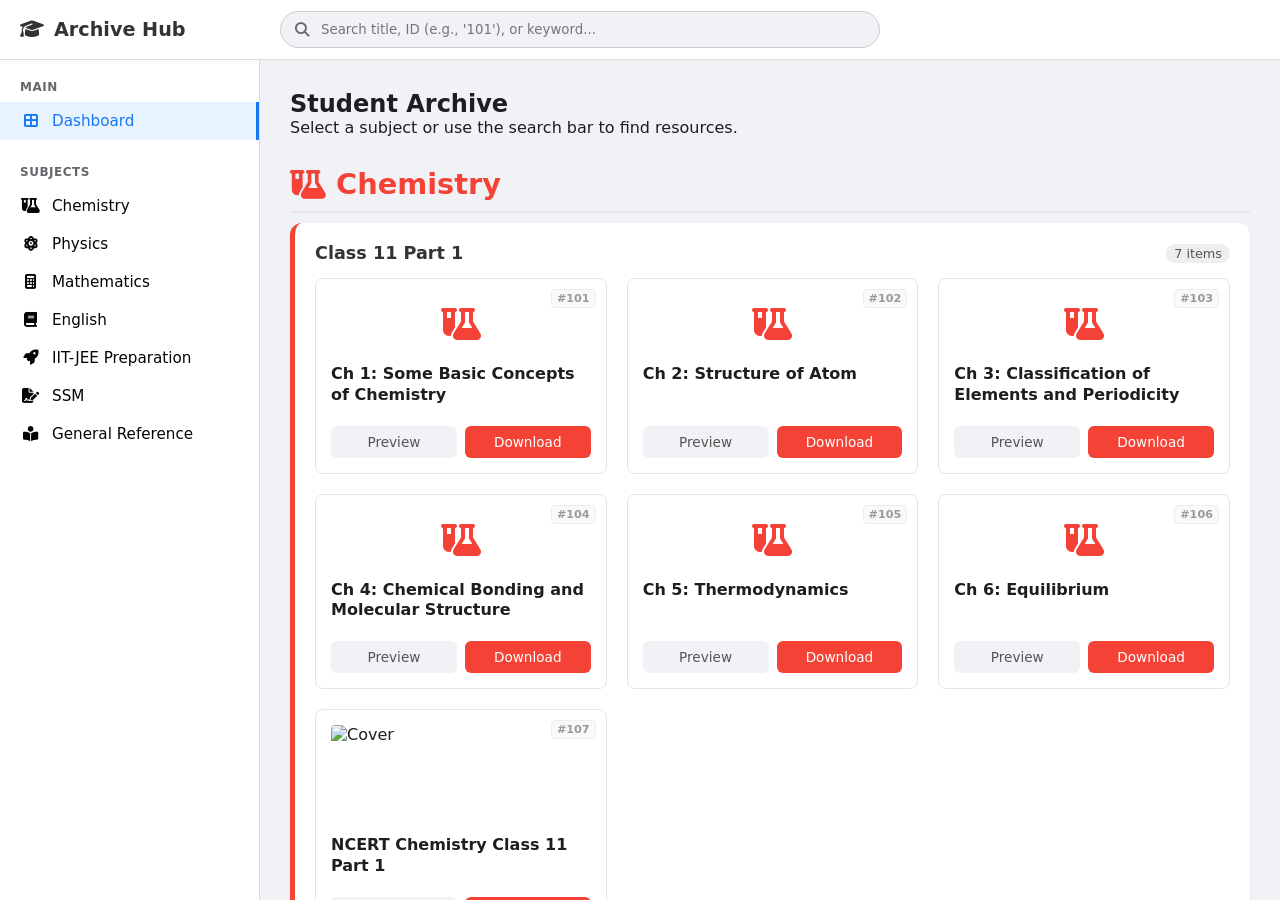
==== commit cd3b1368: "Refactor: Complete UI/UX overhaul with hierarchical navigation, smart search, and Admin Panel" ====
--- a/index.html
+++ b/index.html
@@ -1,118 +1,78 @@
-<!-- --- START OF FILE index.html --- -->
-
 <!DOCTYPE html>
 <html lang="en">
 <head>
     <meta charset="UTF-8">
     <meta name="viewport" content="width=device-width, initial-scale=1.0">
-    <meta name="theme-color" id="theme-color-meta" content="#212336">
-    <title> PDF Library</title>
-    
-    <link rel="icon" type="image/png" href="online-library.png">
-    
-    <link rel="preconnect" href="https://fonts.googleapis.com">
-    <link rel="preconnect" href="https://fonts.gstatic.com" crossorigin>
-    <link rel="stylesheet" href="https://fonts.googleapis.com/css2?family=Playfair+Display:wght@700&family=Poppins:wght@400;500;600&display=swap">
+    <link rel="icon" href="online-library.png" type="image/png">
+    <title>PDF Archive Hub v2</title>
     <link rel="stylesheet" href="https://cdnjs.cloudflare.com/ajax/libs/font-awesome/6.4.0/css/all.min.css">
-
     <link rel="stylesheet" href="style.css">
 </head>
 <body>
 
-    <div class="cursor-light"></div>
+    <!-- Header -->
+    <header class="app-header">
+        <div class="logo-area">
+            <i class="fa-solid fa-graduation-cap"></i> Archive Hub
+        </div>
+        <div class="search-container">
+            <i class="fa-solid fa-search search-icon"></i>
+            <input type="text" id="searchInput" placeholder="Search title, ID (e.g., '101'), or keyword...">
+            <!-- Button to clear search/filters -->
+            <button id="clearSearchBtn" class="clear-btn" style="display:none;">&times;</button>
+        </div>
+    </header>
 
-    <div class="gradient-bg"></div>
-
-    <div class="app-layout">
-        <!-- Sidebar Navigation -->
+    <div class="main-layout">
+        <!-- Sidebar -->
         <aside class="sidebar">
-            <div class="sidebar-header">
-                <i class="fa-solid fa-rocket"></i>
-                <h2>PDF Library</h2>
-                <button id="sidebar-toggle" class="sidebar-toggle" aria-label="Toggle sidebar">
-                    <i class="fas fa-chevron-left"></i>
+            <div class="nav-section">
+                <div class="nav-label">MAIN</div>
+                <!-- "All Materials" Button -->
+                <button class="nav-item active" id="btnAllMaterials">
+                    <i class="fa-solid fa-border-all"></i> Dashboard
                 </button>
             </div>
-            <nav id="sidebar-nav" class="sidebar-nav"></nav>
+            
+            <div class="nav-section">
+                <div class="nav-label">SUBJECTS</div>
+                <nav id="subjectNav">
+                    <!-- Javascript will load subjects here -->
+                </nav>
+            </div>
         </aside>
 
-        <!-- Main Content Area -->
-        <main class="main-content">
-            <header class="content-header">
-                <div>
-                    <nav aria-label="breadcrumb">
-                        <ol id="breadcrumbs" class="breadcrumbs"></ol>
-                    </nav>
-                    <h1 id="content-title"></h1>
-                </div>
-                <div class="header-actions">
-                    <button id="search-button" class="search-button">
-                        <i class="fas fa-search"></i>
-                        <span>Search...</span>
-                        <kbd>⌘K</kbd>
-                    </button>
-                </div>
-            </header>
-            
-            <div id="grid-container" class="grid-container">
-                <!-- Skeletons will be injected here by JS -->
+        <!-- Main Content -->
+        <main class="content-area" id="mainScroll">
+            <div id="welcomeMessage" class="welcome-banner">
+                <h2>Student Archive</h2>
+                <p>Select a subject or use the search bar to find resources.</p>
             </div>
+
+            <!-- This container will hold the structured Groups -->
+            <div id="contentContainer"></div>
         </main>
     </div>
 
-    <!-- The PDF Viewer Modal -->
-    <div id="pdf-modal" class="modal-overlay">
+    <!-- Modal for Preview -->
+    <div id="pdfModal" class="modal">
         <div class="modal-content">
             <div class="modal-header">
-                <h2 id="modal-title"></h2>
-                <div class="modal-actions">
-                    <a id="modal-download-link" href="#" download class="modal-button download">
-                        <i class="fas fa-download"></i> Download
-                    </a>
-                    <button class="modal-button close-button" aria-label="Close modal">
-                        <i class="fas fa-times"></i>
-                    </button>
-                </div>
+                <h3 id="modalTitle">Document Viewer</h3>
+                <span class="close-modal">&times;</span>
             </div>
-            <div class="loader-container" id="pdf-loader">
-                <div class="loader"></div>
+            <div class="modal-body">
+                <iframe id="pdfViewer" src="" frameborder="0"></iframe>
             </div>
-            <!-- FIX: Removed obsolete frameborder="0". This is handled by CSS. -->
-            <iframe id="pdf-frame" src=""></iframe>
-        </div>
-    </div>
-    
-    <!-- The Command Palette Modal -->
-    <div id="command-palette" class="modal-overlay">
-        <div class="command-palette-content">
-            <div class="command-palette-search">
-                <i class="fas fa-search"></i>
-                <input type="text" id="command-search-input" placeholder="Search the entire library..." autocomplete="off">
-            </div>
-            <ul id="command-results" class="command-palette-results" role="listbox">
-                <!-- Search results will be injected here -->
-            </ul>
-            <div id="command-no-results" class="command-palette-empty">
-                <p>No results found. Try a different query.</p>
-            </div>
-             <div class="command-palette-footer">
-                <span><kbd>↑</kbd> <kbd>↓</kbd> to navigate</span>
-                <span><kbd>Enter</kbd> to open</span>
-                <span><kbd>Esc</kbd> to close</span>
+            <div class="modal-footer">
+                <a href="#" id="modalDownloadBtn" target="_blank" class="btn btn-primary">
+                    <i class="fa-solid fa-external-link-alt"></i> Open in Drive
+                </a>
             </div>
         </div>
     </div>
-    
-    <footer>
-        <p>
-            © 2025 <span class="footer-name">SkyPlay-Code</span> | 
-            <!-- FIX: Added aria-label for better accessibility. -->
-            <a href="https://github.com/SkyPlay-Code/pdf-library" target="_blank" rel="noopener noreferrer" aria-label="View source code on GitHub">
-                <i class="fab fa-github"></i> View on GitHub
-            </a>
-        </p>
-    </footer>
 
-    <script src="script.js" defer></script>
+    <script src="data.js"></script>
+    <script src="script.js"></script>
 </body>
 </html>
--- a/style.css
+++ b/style.css
@@ -1,229 +1,94 @@
-/* --- START OF FILE style.css --- */
+:root {
+    --bg-color: #f0f2f5;
+    --sidebar-bg: #ffffff;
+    --text-primary: #1c1e21;
+    --primary-color: #1877f2; /* Updates dynamically */
+    --card-radius: 10px;
+}
 
-/* --- SECTIONS 1-9 (Mostly Unchanged Desktop Styles) --- */
-@import url('https://fonts.googleapis.com/css2?family=Playfair+Display:wght@700&family=Poppins:wght@400;500;600&display=swap');
-:root { --primary-color: #2196F3; --primary-color-rgb: 33, 150, 243; --primary-variant-color: #1976D2; --bg-color: #0A0A0F; --sidebar-bg: rgba(18, 18, 24, 0.7); --card-bg: rgba(24, 24, 30, 0.6); --text-primary: #EAEAEF; --text-secondary: #8E8E9C; --border-color: rgba(255, 255, 255, 0.08); --font-body: 'Poppins', sans-serif; --font-heading: 'Playfair Display', serif; --shadow: 0 10px 30px rgba(0, 0, 0, 0.2); --transition-speed: 0.3s; }
-* { margin: 0; padding: 0; box-sizing: border-box; }
-::selection { background-color: var(--primary-color); color: var(--bg-color); }
-body { font-family: var(--font-body); color: var(--text-primary); background-color: var(--bg-color); overflow-x: hidden; min-height: 100vh; display: flex; flex-direction: column; }
-.gradient-bg { position: fixed; inset: 0; z-index: -2; background: radial-gradient(at 20% 80%, var(--primary-variant-color) 0px, transparent 40%), radial-gradient(at 80% 20%, var(--primary-color) 0px, transparent 40%), radial-gradient(at 50% 50%, #4c21f3 0px, transparent 35%); filter: blur(100px); opacity: 0.25; animation: rotate-gradient 20s cubic-bezier(0.65, 0, 0.35, 1) infinite alternate; }
-@keyframes rotate-gradient { to { transform: rotate(360deg) scale(1.2); } }
-.cursor-light { position: fixed; z-index: -1; top: var(--y, 0); left: var(--x, 0); width: 600px; height: 600px; transform: translate(-50%, -50%); background: radial-gradient(circle, var(--primary-color) 0%, transparent 60%); filter: blur(80px); opacity: 0.15; pointer-events: none; transition: top 0.2s ease-out, left 0.2s ease-out; }
-.app-layout { display: grid; grid-template-columns: 280px 1fr; flex-grow: 1; transition: grid-template-columns var(--transition-speed) ease; }
-.app-layout.sidebar-collapsed { grid-template-columns: 80px 1fr; }
-.main-content { padding: 2rem 3rem; overflow-y: auto; }
-.sidebar { background: var(--sidebar-bg); backdrop-filter: blur(25px); -webkit-backdrop-filter: blur(25px); border-right: 1px solid var(--border-color); padding: 1.5rem 0; display: flex; flex-direction: column; transition: all var(--transition-speed) ease; }
-.sidebar-header { display: flex; align-items: center; gap: 0.75rem; padding: 0 1.5rem 2rem 1.5rem; font-family: var(--font-heading); font-size: 1.5rem; }
-.sidebar-header .fa-rocket { color: var(--primary-color); transition: color var(--transition-speed); }
-.sidebar-header h2, .nav-item span, .expand-icon { transition: opacity var(--transition-speed) ease, width var(--transition-speed) ease; }
-.sidebar-toggle { margin-left: auto; background: none; border: none; cursor: pointer; color: var(--text-secondary); width: 32px; height: 32px; border-radius: 8px; transition: all var(--transition-speed); }
-.sidebar-toggle:hover { color: var(--text-primary); background: var(--border-color); }
-.sidebar-toggle i { transition: transform var(--transition-speed) ease; }
-.sidebar-nav { flex-grow: 1; overflow-y: auto; overflow-x: hidden; }
-.nav-group { border-bottom: 1px solid var(--border-color); }
-.nav-group:first-child { border-top: 1px solid var(--border-color); }
-.nav-item { display: flex; align-items: center; text-decoration: none; width: 100%; padding: 1rem 1.5rem; background: none; border: none; cursor: pointer; color: var(--text-secondary); font-family: var(--font-body); font-weight: 500; transition: background-color 0.2s, color 0.2s; position: relative; gap: 0.8rem; }
-.nav-item.subject-item { font-size: 1rem; }
-/* FIX: More specific selector for active subject button color */
-.subject-item.active { color: var(--primary-color); font-weight: 600; }
-.nav-item:hover { color: var(--text-primary); background-color: rgba(255, 255, 255, 0.05); }
-.expand-icon { margin-left: auto; transition: transform var(--transition-speed) cubic-bezier(0.25, 1, 0.5, 1); }
-.nav-group.active > .subject-item { color: var(--text-primary); }
-.nav-group.active > .subject-item .expand-icon { transform: rotate(90deg); }
-.category-list { list-style: none; max-height: 0; overflow: hidden; transition: max-height 0.4s cubic-bezier(0.25, 1, 0.5, 1); }
-.category-item { font-size: 0.9rem; padding-left: 3.3rem; }
-.category-item.active span { color: var(--primary-color); font-weight: 600; }
-.category-item span { display: block; position: relative; }
-.category-item.active span::before { content: ''; position: absolute; left: -14px; top: 50%; transform: translateY(-50%); width: 4px; height: 4px; border-radius: 50%; background-color: var(--primary-color); }
-.sidebar-collapsed .sidebar-header { padding-left: 1.6rem; }
-.sidebar-collapsed .sidebar-header h2 { opacity: 0; width: 0; margin: 0; }
-.sidebar-collapsed .sidebar-toggle i { transform: rotate(180deg); }
-.sidebar-collapsed .nav-item { justify-content: center; }
-.sidebar-collapsed .nav-item span, .sidebar-collapsed .expand-icon { opacity: 0; width: 0; overflow: hidden; }
-.sidebar-collapsed .nav-group.active > .subject-item { background: var(--border-color); }
-.sidebar-collapsed .category-list { max-height: 0 !important; }
-.content-header { display: flex; justify-content: space-between; align-items: flex-end; margin-bottom: 2.5rem; border-bottom: 1px solid var(--border-color); padding-bottom: 1rem; }
-.breadcrumbs { display: flex; align-items: center; list-style: none; gap: 0.5rem; color: var(--text-secondary); font-size: 0.9rem; }
-.breadcrumbs li:last-child { color: var(--text-primary); font-weight: 500; }
-.breadcrumbs i { font-size: 0.7rem; }
-#content-title { font-family: var(--font-heading); font-size: clamp(2rem, 4vw, 3.2rem); letter-spacing: -0.02em; margin-top: 0.5rem; }
-.search-button { padding: 0.7rem 1rem; border-radius: 8px; border: 1px solid var(--border-color); background-color: rgba(30,30,36,0.8); color: var(--text-secondary); display: flex; align-items: center; gap: 0.75rem; cursor: pointer; transition: all 0.2s; }
-.search-button:hover { color: var(--text-primary); border-color: var(--text-secondary); background: var(--card-bg); }
-.search-button kbd { background: var(--border-color); padding: 2px 6px; border-radius: 4px; font-size: 0.8rem; font-family: monospace; border-bottom: 2px solid rgba(0,0,0,0.2); }
-.grid-container { display: grid; grid-template-columns: repeat(auto-fill, minmax(280px, 1fr)); gap: 2rem; transition: opacity 0.2s; }
-.grid-container.fade-out { opacity: 0; }
-.pdf-card, .skeleton-card { animation: staggered-fade-in 0.5s cubic-bezier(0.25, 1, 0.5, 1) both; animation-delay: var(--delay, 0s); }
-@keyframes staggered-fade-in { from { opacity: 0; transform: translateY(20px); } to { opacity: 1; transform: translateY(0); } }
-.skeleton-card { height: 380px; border-radius: 12px; background: linear-gradient(90deg, var(--card-bg) 25%, rgba(40,40,46,0.8) 50%, var(--card-bg) 75%); background-size: 200% 100%; animation: skeleton-shine 1.5s linear infinite, staggered-fade-in 0.5s both; }
-@keyframes skeleton-shine { to { background-position: -200% 0; } }
-.pdf-card { background-color: var(--card-bg); border: 1px solid var(--border-color); border-radius: 12px; height: 380px; position: relative; overflow: hidden; display: flex; flex-direction: column; transition: transform 0.3s, box-shadow 0.3s; }
-.card-border { position: absolute; inset: -1px; border-radius: 12px; background: conic-gradient(from var(--angle), transparent 50%, var(--primary-color), transparent); z-index: 0; animation: rotate-glow 4s linear infinite paused; opacity: 0; transition: opacity 0.3s; --angle: 0deg; }
-@property --angle { syntax: "<angle>"; initial-value: 0deg; inherits: false; }
-@keyframes rotate-glow { to { --angle: 360deg; } }
-.pdf-card:hover { transform: translateY(-8px); box-shadow: 0 20px 40px rgba(0,0,0,0.3); }
-.pdf-card:hover .card-border { opacity: 1; animation-play-state: running; }
-.cover-image { width: 100%; height: 220px; object-fit: cover; z-index: 1; }
-.card-header-no-image { height: 220px; z-index: 1; display: flex; flex-direction: column; padding: 1.5rem; align-items: flex-start; justify-content: flex-end; background: linear-gradient(to top right, var(--primary-variant-color) 0%, var(--primary-color) 100%); }
-.subject-tag { background: rgba(0,0,0,0.2); color: var(--text-primary); padding: 0.2rem 0.6rem; border-radius: 6px; font-size: 0.8rem; font-weight: 500; }
-.main-title { font-family: var(--font-heading); font-size: 2rem; margin-top: 0.5rem; line-height: 1.1; text-shadow: 0 2px 10px rgba(0,0,0,0.2); }
-.card-content { z-index: 1; padding: 1rem; display: flex; flex-direction: column; flex-grow: 1; background: var(--card-bg); }
-.card-content h3 { font-size: 1.1rem; font-weight: 500; flex-grow: 1; margin-bottom: 1rem; letter-spacing: -0.01em; }
-.card-buttons { display: flex; gap: 0.5rem; }
-.card-button { padding: 0.6rem; border-radius: 8px; cursor: pointer; font-size: 0.9rem; font-weight: 600; text-align: center; text-decoration: none; transition: all 0.2s; border: none; display: flex; align-items: center; justify-content: center; gap: 0.5rem; }
-.card-button.preview { flex-grow: 1; background-color: var(--primary-color); color: var(--bg-color); }
-.card-button.download { background-color: var(--border-color); color: var(--text-primary); }
-.card-button.download-only { flex-grow: 1; background-color: var(--border-color); color: var(--text-primary); }
-.card-button:hover { filter: brightness(1.2); transform: scale(1.03); }
-.no-results { grid-column: 1 / -1; text-align: center; color: var(--text-secondary); padding: 3rem; font-size: 1.2rem; }
-.no-results i { font-size: 3rem; margin-bottom: 1rem; display: block; opacity: 0.5; }
-.modal-overlay { position: fixed; z-index: 2000; inset: 0; background-color: rgba(0,0,0,0.5); display: flex; align-items: center; justify-content: center; backdrop-filter: blur(10px); opacity: 0; pointer-events: none; transition: opacity 0.3s; }
-.modal-overlay.visible { opacity: 1; pointer-events: auto; }
-.modal-overlay .modal-content, .modal-overlay .command-palette-content { transform: scale(0.95); transition: transform 0.3s cubic-bezier(0.2, 1, 0.3, 1); }
-.modal-overlay.visible .modal-content, .modal-overlay.visible .command-palette-content { transform: scale(1); }
-.modal-content { background-color: var(--bg-color); width: 95%; max-width: 1400px; height: 95%; display: flex; flex-direction: column; border-radius: 12px; border: 1px solid var(--border-color); box-shadow: var(--shadow); overflow: hidden; }
-.modal-header { display: flex; align-items: center; padding: 0.75rem 1.5rem; background-color: var(--card-bg); border-bottom: 1px solid var(--border-color); flex-shrink: 0; }
-#modal-title { font-size: 1.1rem; margin-right: auto; white-space: nowrap; overflow: hidden; text-overflow: ellipsis; }
-.modal-actions { display: flex; gap: 1rem; align-items: center; }
-.modal-button { background: none; border: none; padding: 0.5rem 1rem; border-radius: 6px; color: var(--text-primary); text-decoration: none; display: flex; align-items: center; gap: 0.5rem; font-weight: 500; cursor: pointer; transition: background-color 0.2s; }
-.modal-button.download { background-color: var(--primary-color); color: var(--bg-color); }
-.modal-button.close-button { background-color: rgba(255,255,255,0.08); }
-.modal-button:hover { filter: brightness(1.2); }
-#pdf-frame { flex-grow: 1; border: none; transition: opacity 0.3s; opacity: 0; background-color: #333; }
-.loader-container { position: absolute; inset: 0; top: 56px; display: flex; align-items: center; justify-content: center; }
-.loader { border: 5px solid rgba(255,255,255,0.2); border-top-color: var(--primary-color); border-radius: 50%; width: 50px; height: 50px; animation: spin 1s linear infinite; }
-@keyframes spin { to { transform: rotate(360deg); } }
-.command-palette-content { width: 90%; max-width: 600px; background-color: var(--sidebar-bg); backdrop-filter: blur(25px); -webkit-backdrop-filter: blur(25px); border: 1px solid var(--border-color); border-radius: 12px; box-shadow: var(--shadow); overflow: hidden; display: flex; flex-direction: column; }
-.command-palette-search { position: relative; border-bottom: 1px solid var(--border-color); }
-#command-search-input { width: 100%; padding: 1.25rem 1.5rem 1.25rem 3.5rem; background: transparent; border: none; color: var(--text-primary); font-size: 1.1rem; }
-#command-search-input:focus { outline: none; }
-.command-palette-search i { position: absolute; left: 1.5rem; top: 50%; transform: translateY(-50%); color: var(--text-secondary); }
-.command-palette-results { max-height: 40vh; overflow-y: auto; list-style: none; }
-.command-result-item { border-bottom: 1px solid var(--border-color); }
-.command-result-item:last-child { border-bottom: none; }
-.command-result-button { display: flex; align-items: center; padding: 0.75rem 1.5rem; cursor: pointer; transition: background-color 0.2s; gap: 1rem; width: 100%; background: none; border: none; text-align: left; }
-.command-result-item.active > .command-result-button { background-color: rgba(var(--primary-color-rgb), 0.1); }
-.command-result-button:hover { background-color: rgba(var(--primary-color-rgb), 0.05); }
-.result-icon { color: var(--text-secondary); }
-.result-text { display: flex; flex-direction: column; flex-grow: 1; }
-.result-title { color: var(--text-primary); font-weight: 500; }
-.result-path { color: var(--text-secondary); font-size: 0.8rem; }
-.result-action { color: var(--text-secondary); margin-left: auto; }
-.command-palette-empty { text-align: center; color: var(--text-secondary); padding: 3rem; display: none; }
-.command-palette-footer { padding: 0.5rem 1rem; background: rgba(0,0,0,0.2); color: var(--text-secondary); font-size: 0.8rem; text-align: right; border-top: 1px solid var(--border-color); display: flex; justify-content: flex-end; gap: 0.75rem; }
-.command-palette-footer kbd { background: var(--border-color); padding: 1px 4px; border-radius: 3px; }
-footer { height: 80px; display: flex; align-items: center; justify-content: center; text-align: center; background: linear-gradient(to top, rgba(10,10,16,0.8), transparent); color: var(--text-secondary); flex-shrink: 0; }
-.footer-name { font-weight: bold; color: var(--text-primary); }
-footer a { color: var(--text-secondary); text-decoration: none; transition: color 0.3s; }
-footer a:hover { color: var(--primary-color); }
+* { box-sizing: border-box; margin: 0; padding: 0; font-family: 'Segoe UI', system-ui, sans-serif; }
 
-/* --- 10. RESPONSIVENESS - COMPLETE OVERHAUL --- */
+body { background: var(--bg-color); color: var(--text-primary); height: 100vh; display: flex; flex-direction: column; overflow: hidden; }
+
+/* Header */
+.app-header { background: #fff; height: 60px; padding: 0 20px; display: flex; align-items: center; border-bottom: 1px solid #ddd; z-index: 10; box-shadow: 0 2px 4px rgba(0,0,0,0.02); }
+.logo-area { font-weight: 800; font-size: 1.2rem; margin-right: 40px; color: #333; display: flex; gap: 10px; align-items: center; min-width: 220px; }
+.search-container { flex: 1; max-width: 600px; position: relative; }
+.search-container input { width: 100%; padding: 10px 40px; border-radius: 20px; border: 1px solid #ccc; background: #f0f2f5; transition: 0.2s; }
+.search-container input:focus { background: #fff; border-color: var(--primary-color); outline: none; box-shadow: 0 0 0 2px rgba(24,119,242,0.1); }
+.search-icon { position: absolute; left: 15px; top: 50%; transform: translateY(-50%); color: #666; font-size: 0.9rem; }
+.clear-btn { position: absolute; right: 15px; top: 50%; transform: translateY(-50%); background: none; border: none; font-size: 1.2rem; cursor: pointer; color: #666; }
+
+/* Layout */
+.main-layout { display: flex; flex: 1; overflow: hidden; }
+
+/* Sidebar */
+.sidebar { width: 260px; background: var(--sidebar-bg); border-right: 1px solid #ddd; display: flex; flex-direction: column; padding: 20px 0; overflow-y: auto; flex-shrink: 0; }
+.nav-section { margin-bottom: 25px; }
+.nav-label { padding: 0 20px; font-size: 0.75rem; color: #65676b; font-weight: 700; margin-bottom: 8px; letter-spacing: 0.5px; }
+
+.nav-item {
+    width: 100%; display: flex; align-items: center; gap: 12px; padding: 10px 20px; border: none; background: transparent; cursor: pointer; text-align: left; font-size: 0.95rem; color: #050505; font-weight: 500;
+    border-right: 3px solid transparent; transition: all 0.2s;
+}
+.nav-item:hover { background: #f2f2f2; }
+.nav-item.active { background: #e7f3ff; color: var(--primary-color); border-right-color: var(--primary-color); }
+.nav-item i { width: 20px; text-align: center; }
+
+/* Content */
+.content-area { flex: 1; padding: 30px; overflow-y: auto; }
+.welcome-banner { margin-bottom: 30px; }
+
+/* HIERARCHY STYLING (The Arrangement Part) */
+.subject-group { margin-bottom: 40px; animation: fadeIn 0.3s ease-in; }
+.subject-title { font-size: 1.8rem; margin-bottom: 10px; color: var(--primary-color); font-weight: 700; border-bottom: 2px solid #e4e6eb; padding-bottom: 10px; display: flex; align-items: center; gap: 10px; }
+
+/* The specific "Category" blocks (e.g. Class 11 Part 1) */
+.category-block { margin-bottom: 30px; background: #fff; padding: 20px; border-radius: 12px; box-shadow: 0 1px 2px rgba(0,0,0,0.1); border-left: 5px solid #ccc; /* dynamic color via JS */ }
+.category-header { display: flex; justify-content: space-between; align-items: center; margin-bottom: 15px; }
+.category-title { font-size: 1.1rem; font-weight: 600; color: #333; }
+.book-count { font-size: 0.8rem; background: #eee; padding: 2px 8px; border-radius: 10px; color: #555; }
+
+/* Grid for Books within a Category */
+.books-grid { display: grid; grid-template-columns: repeat(auto-fill, minmax(250px, 1fr)); gap: 20px; }
+
+/* Book Card */
+.book-card { border: 1px solid #e5e5e5; border-radius: 8px; padding: 15px; display: flex; flex-direction: column; background: #fff; transition: transform 0.2s, box-shadow 0.2s; position: relative; }
+.book-card:hover { transform: translateY(-3px); box-shadow: 0 4px 12px rgba(0,0,0,0.1); border-color: var(--primary-color); }
+.book-id { position: absolute; top: 10px; right: 10px; font-size: 0.7rem; color: #999; font-weight: bold; background: #f9f9f9; padding: 2px 5px; border-radius: 4px; border: 1px solid #eee; }
+
+.icon-area { height: 60px; display: flex; align-items: center; justify-content: center; font-size: 2rem; color: var(--primary-color); margin-bottom: 10px; }
+.book-cover-img { height: 100px; width: 100%; object-fit: contain; margin-bottom: 10px; border-radius: 4px; }
+
+.book-info { flex: 1; margin-bottom: 15px; }
+.book-title { font-size: 1rem; font-weight: 600; line-height: 1.3; margin-bottom: 5px; color: #1c1e21; display: -webkit-box; -webkit-line-clamp: 2; -webkit-box-orient: vertical; overflow: hidden; }
+
+.action-row { display: flex; gap: 8px; margin-top: auto; }
+.btn { flex: 1; padding: 8px; font-size: 0.85rem; border: none; border-radius: 6px; cursor: pointer; text-decoration: none; text-align: center; display: flex; justify-content: center; gap: 6px; align-items: center; transition: 0.2s; font-weight: 500; }
+.btn-outline { background: #f0f2f5; color: #555; }
+.btn-outline:hover { background: #e4e6eb; color: #000; }
+.btn-primary { background: var(--primary-color); color: #fff; }
+.btn-primary:hover { opacity: 0.9; }
+
+/* Modal */
+.modal { display: none; position: fixed; z-index: 1000; left: 0; top: 0; width: 100%; height: 100%; background: rgba(0,0,0,0.5); backdrop-filter: blur(2px); }
+.modal-content { background: #fff; width: 90%; height: 90%; margin: 2% auto; border-radius: 8px; display: flex; flex-direction: column; box-shadow: 0 20px 60px rgba(0,0,0,0.2); }
+.modal-header { padding: 15px 20px; border-bottom: 1px solid #eee; display: flex; justify-content: space-between; align-items: center; }
+.modal-body { flex: 1; background: #f0f0f0; padding: 0; position: relative; }
+.modal-body iframe { width: 100%; height: 100%; border: none; display: block; }
+.modal-footer { padding: 10px 20px; border-top: 1px solid #eee; text-align: right; background: #fff; border-bottom-left-radius: 8px; border-bottom-right-radius: 8px; }
+.close-modal { font-size: 1.5rem; cursor: pointer; color: #777; }
+.close-modal:hover { color: #000; }
+
+/* Responsive */
 @media (max-width: 768px) {
-    /* Main layout becomes a single column, sidebar moves to bottom */
-    .app-layout {
-        grid-template-columns: 1fr;
-    }
-    .main-content {
-        padding: 1.5rem 1rem;
-        /* Add padding to prevent content from hiding under bottom bar */
-        padding-bottom: 90px;
-    }
-    .content-header {
-        flex-direction: column;
-        align-items: flex-start;
-        gap: 1.5rem;
-    }
-    .header-actions {
-        width: 100%;
-    }
-    .search-button {
-        width: 100%;
-        justify-content: center;
-    }
-    /* Hide desktop-only sidebar elements */
-    .sidebar-header,
-    .sidebar-toggle,
-    .expand-icon,
-    .category-list {
-        display: none !important;
-    }
-
-    /* Transform sidebar into a fixed bottom navigation bar */
-    .sidebar {
-        order: 2; /* Move to bottom */
-        position: fixed;
-        bottom: 0;
-        left: 0;
-        right: 0;
-        width: 100%;
-        height: 70px; /* Taller for touch targets */
-        padding: 0;
-        flex-direction: row;
-        border-right: none;
-        border-top: 1px solid var(--border-color);
-        z-index: 100;
-    }
-
-    .sidebar-nav {
-        display: flex;
-        flex-direction: row;
-        justify-content: space-around;
-        align-items: center;
-        width: 100%;
-        height: 100%;
-        overflow: hidden; /* Hide scrollbars for simple nav */
-    }
-
-    .nav-group {
-        border: none;
-        flex-grow: 1;
-        height: 100%;
-    }
-    
-    .nav-item.subject-item {
-        flex-direction: column; /* Icon on top of text */
-        justify-content: center;
-        height: 100%;
-        gap: 0.25rem;
-        padding: 0.5rem;
-        border-radius: 8px;
-    }
-
-    .nav-item.subject-item i {
-        font-size: 1.2rem; /* Larger icons for mobile */
-    }
-    
-    .nav-item.subject-item span {
-        width: auto;
-        opacity: 1;
-        font-size: 0.7rem; /* Smaller text for compact look */
-        overflow: visible;
-    }
-
-    /* Clear any desktop hover/active state effects */
-    .nav-group.active > .subject-item,
-    .nav-item.subject-item.active {
-        color: var(--primary-color);
-        background-color: rgba(var(--primary-color-rgb), 0.1);
-    }
-    
-    /* Fullscreen Modals */
-    .modal-content, .command-palette-content {
-        width: 100%;
-        height: 100%;
-        border-radius: 0;
-    }
-
-    .command-palette-results {
-        max-height: 70vh;
-    }
-
-    /* Single column for PDF cards */
-    .grid-container {
-        grid-template-columns: 1fr;
-        gap: 1.5rem;
-    }
-
-    footer {
-        display: none; /* Often hidden on mobile for cleaner look, can be re-enabled */
-    }
-}+    .main-layout { flex-direction: column; overflow: auto; }
+    .sidebar { width: 100%; height: auto; border-right: none; border-bottom: 1px solid #ccc; flex-direction: row; overflow-x: auto; padding: 10px; gap: 20px; white-space: nowrap; }
+    .nav-section { margin-bottom: 0; display: flex; gap: 10px; align-items: center; }
+    .nav-label { display: none; }
+    .app-header { padding: 10px; flex-direction: column; height: auto; gap: 10px; }
+    .logo-area { margin: 0; width: 100%; text-align: center; justify-content: center; }
+    .search-container { width: 100%; }
+    .content-area { padding: 15px; }
+}
+@keyframes fadeIn { from { opacity: 0; transform: translateY(10px); } to { opacity: 1; transform: translateY(0); } }
